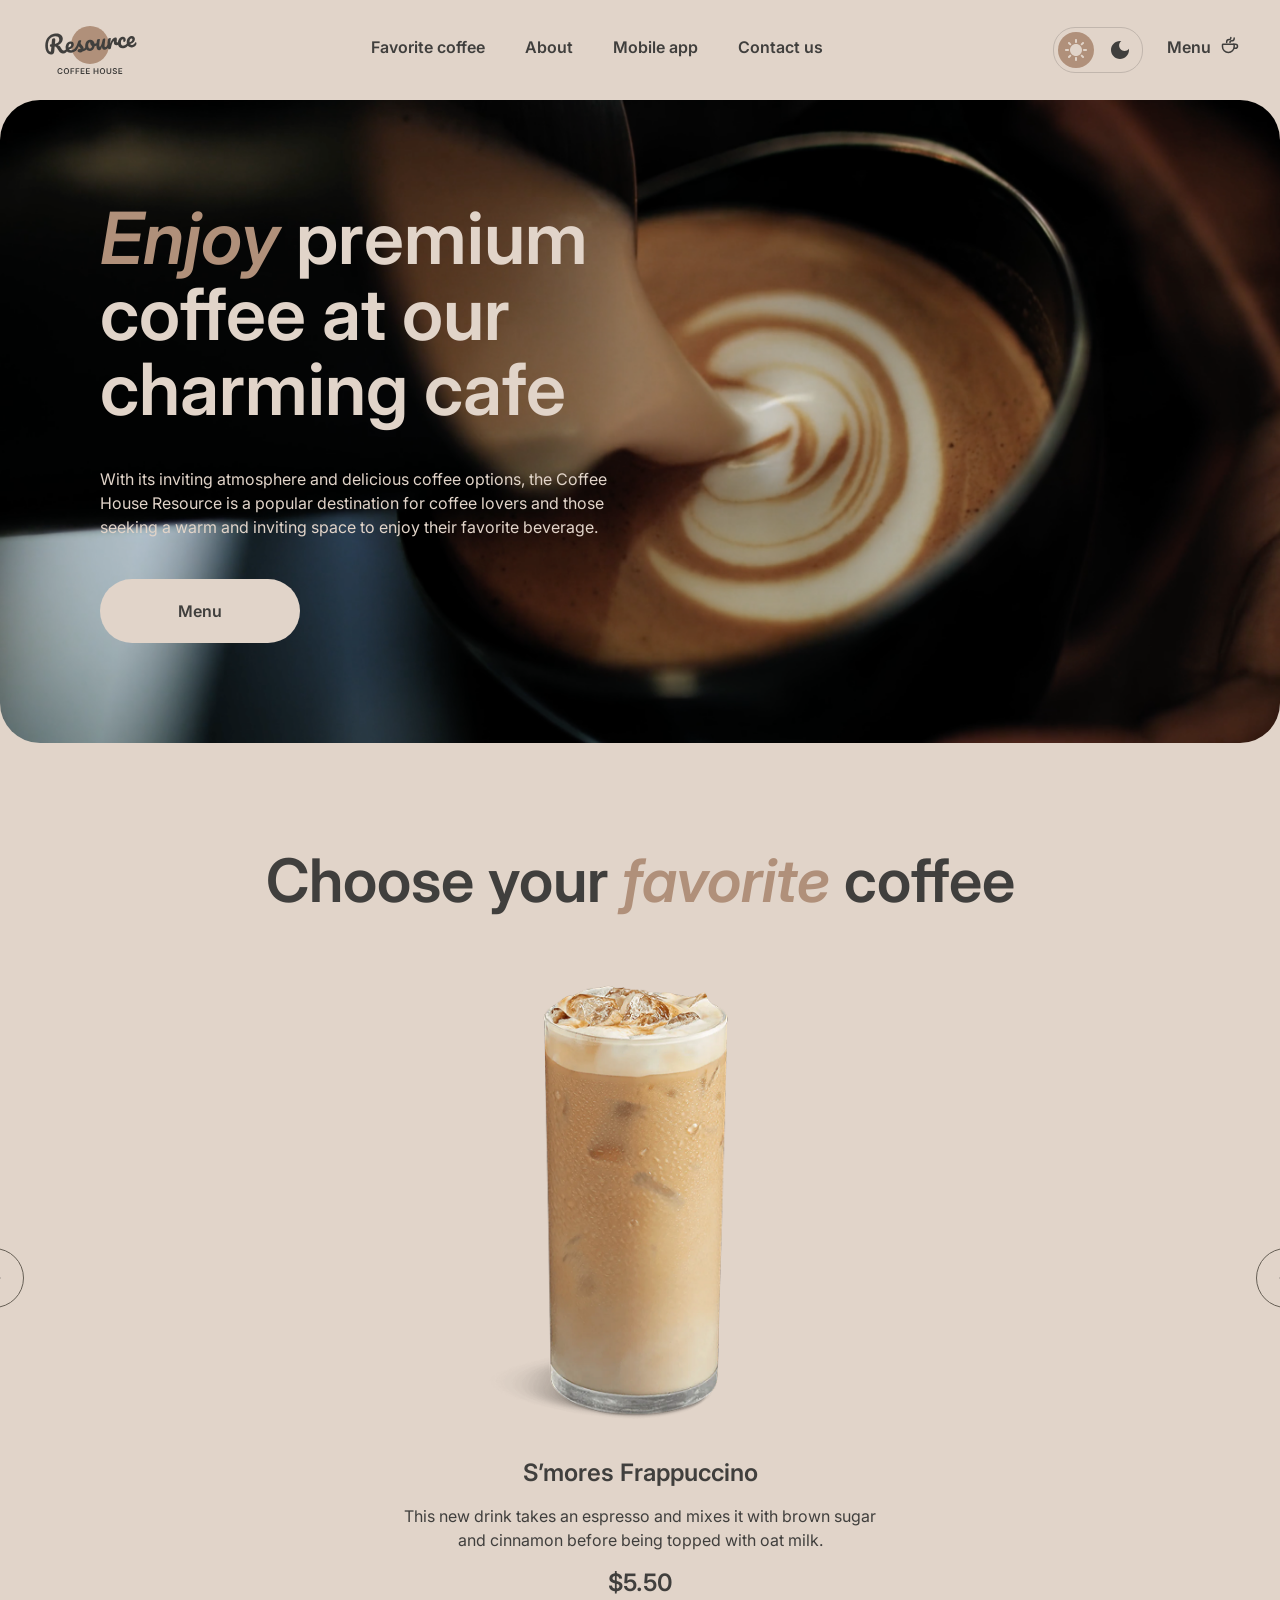
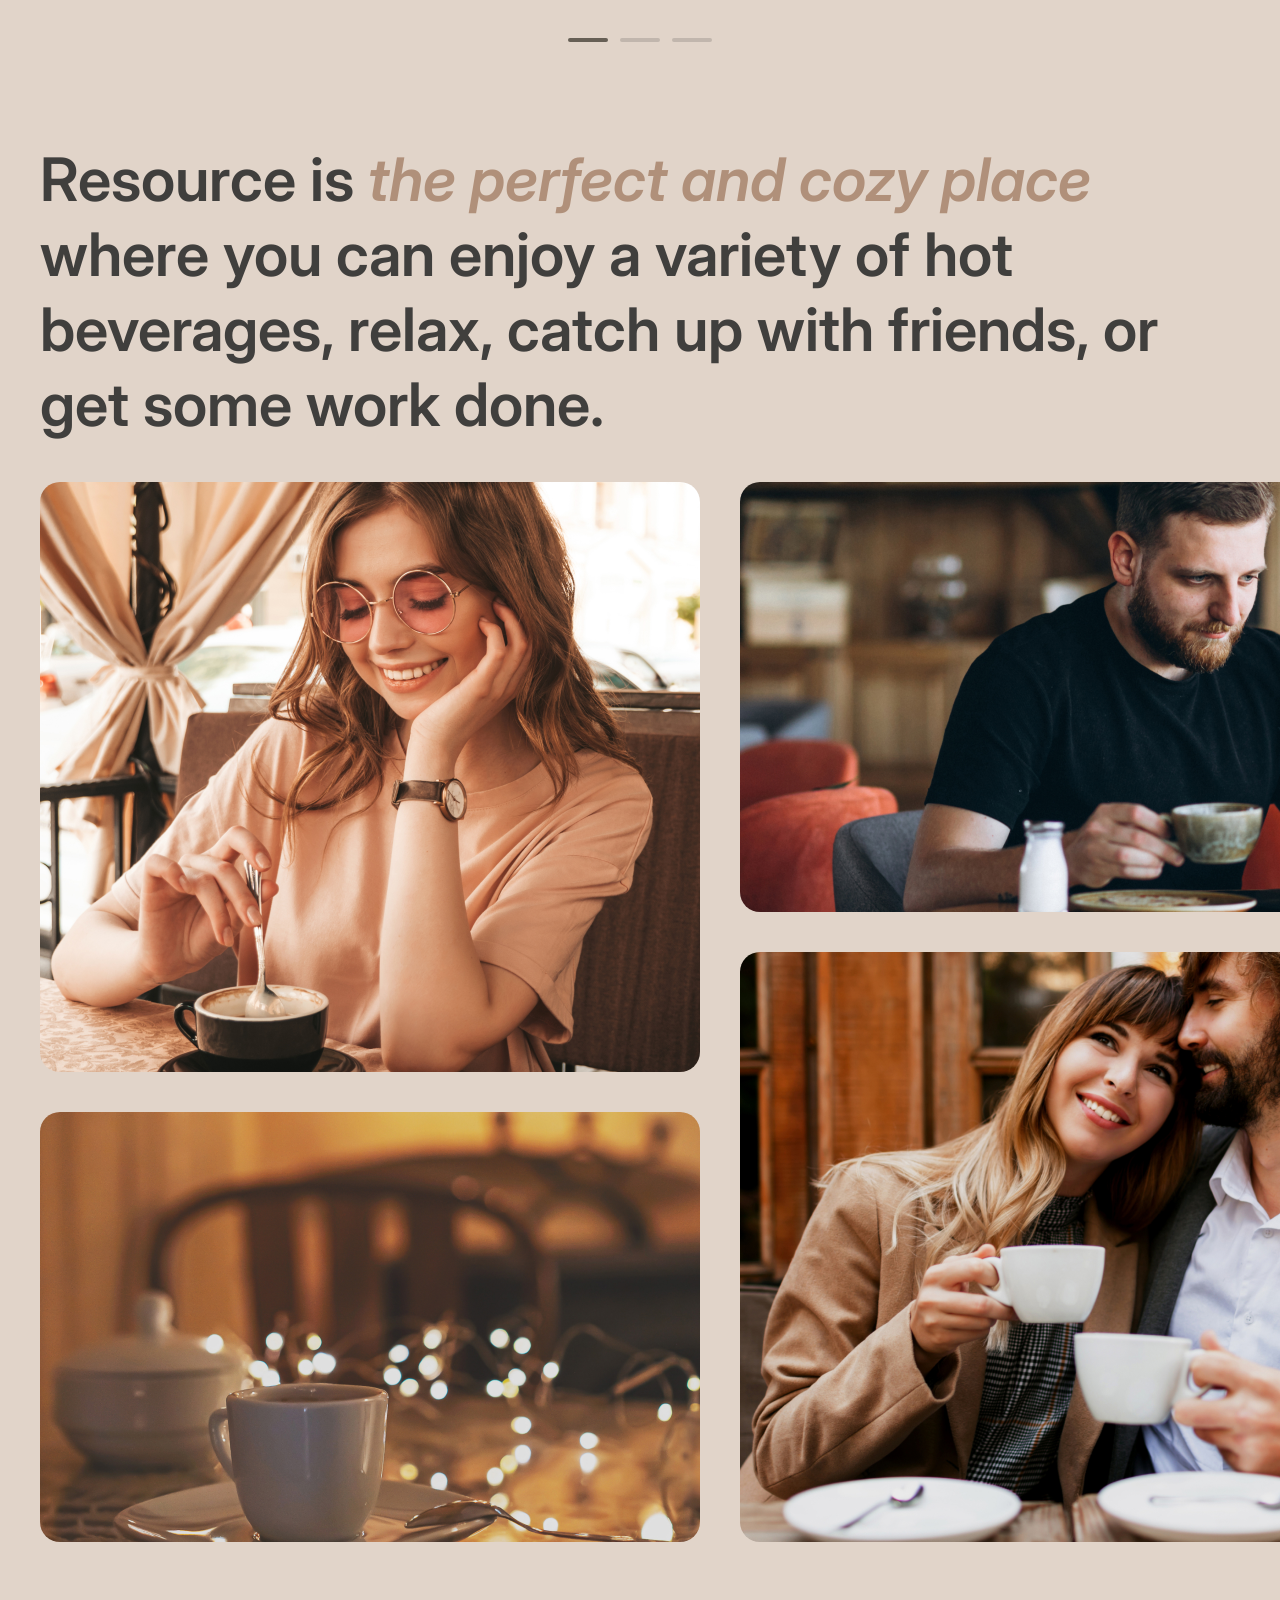
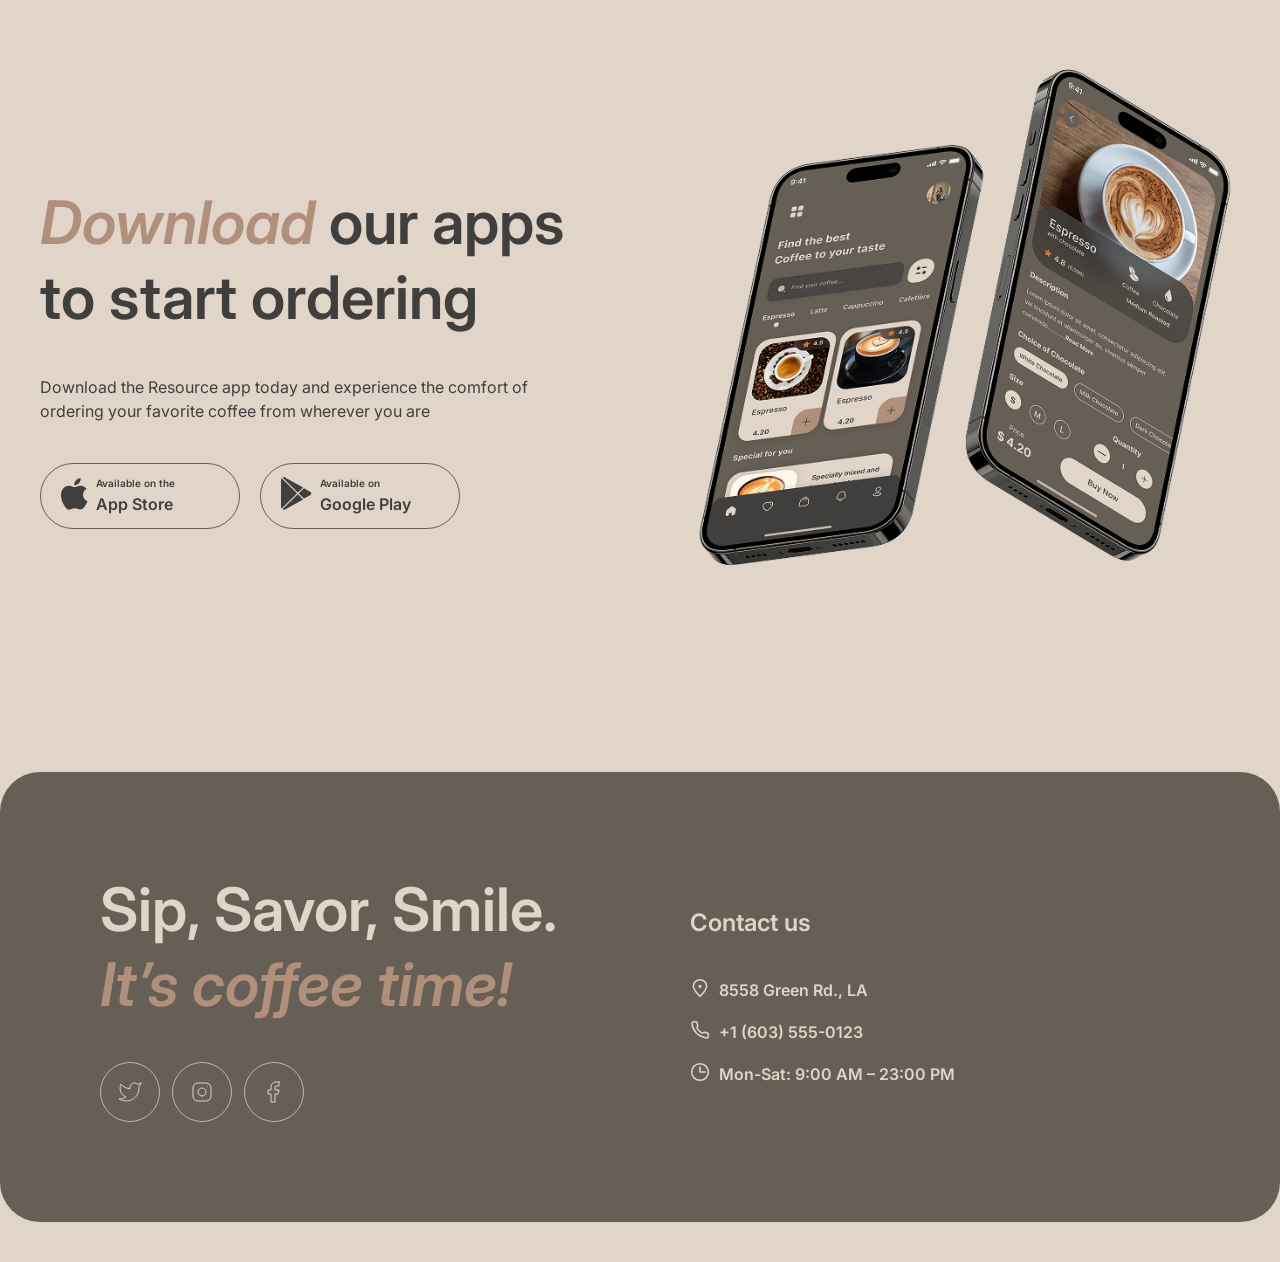
==== pages/home/index.html @ 7d4b702a "feat: add footer" ====
<!doctype html>
<html lang="en">
  <head>
    <meta charset="UTF-8" />
    <meta name="viewport" content="width=device-width, initial-scale=1.0" />
    <title>Coffee House</title>
    <link
      rel="icon"
      type="image/x-icon"
      href="../../assets/icons/coffee-cup.svg"
    />
    <link rel="stylesheet" href="../reset.css" />
    <link rel="stylesheet" href="./style.css" />
  </head>
  <body>
    <header class="header">
      <div class="wrapper">
        <div class="header-menu">
          <div class="logo">
            <a href="#"><img src="../../assets/icons/logo.svg" alt="logo" /></a>
          </div>
          <nav>
            <ul class="navigation">
              <li><a href="#favorite-coffee">Favorite coffee</a></li>
              <li><a href="#about">About</a></li>
              <li><a href="#mobile-app">Mobile app</a></li>
              <li><a href="">Contact us</a></li>
            </ul>
          </nav>
          <div class="header-actions">
            <div class="theme-switch">
              <div class="light">
                <svg
                  width="22"
                  height="22"
                  viewBox="0 0 22 22"
                  fill="none"
                  xmlns="http://www.w3.org/2000/svg"
                >
                  <path
                    d="M10 3V1C10 0.45 10.45 0 11 0C11.55 0 12 0.45 12 1V3C12 3.55 11.55 4 11 4C10.45 4 10 3.55 10 3ZM17.36 6.05L18.77 4.63C19.16 4.24 19.16 3.61 18.77 3.22C18.38 2.83 17.75 2.83 17.36 3.22L15.95 4.64C15.56 5.03 15.56 5.66 15.95 6.05C16.34 6.44 16.97 6.44 17.36 6.05ZM21 10H19C18.45 10 18 10.45 18 11C18 11.55 18.45 12 19 12H21C21.55 12 22 11.55 22 11C22 10.45 21.55 10 21 10ZM11 18C10.45 18 10 18.45 10 19V21C10 21.55 10.45 22 11 22C11.55 22 12 21.55 12 21V19C12 18.45 11.55 18 11 18ZM4.64 6.05L3.22 4.64C2.83 4.25 2.83 3.61 3.22 3.23C3.61 2.85 4.25 2.84 4.63 3.23L6.04 4.64C6.43 5.03 6.43 5.67 6.04 6.05C5.65 6.43 5.02 6.44 4.64 6.05ZM15.95 15.95C15.56 16.34 15.56 16.98 15.95 17.36L17.36 18.77C17.75 19.16 18.39 19.16 18.77 18.77C19.16 18.38 19.16 17.74 18.77 17.36L17.36 15.95C16.98 15.56 16.34 15.56 15.95 15.95ZM1 12H3C3.55 12 4 11.55 4 11C4 10.45 3.55 10 3 10H1C0.45 10 0 10.45 0 11C0 11.55 0.45 12 1 12ZM4.64 18.78L6.05 17.37C6.44 16.98 6.44 16.34 6.05 15.96C5.66 15.58 5.02 15.57 4.64 15.96L3.23 17.37C2.84 17.76 2.84 18.4 3.23 18.78C3.61 19.17 4.25 19.17 4.64 18.78ZM11 5C7.69 5 5 7.69 5 11C5 14.31 7.69 17 11 17C14.31 17 17 14.31 17 11C17 7.69 14.31 5 11 5Z"
                    fill="#E1D4C9"
                  />
                </svg>
              </div>
              <div class="dark">
                <svg
                  width="18"
                  height="18"
                  viewBox="0 0 18 18"
                  fill="none"
                  xmlns="http://www.w3.org/2000/svg"
                >
                  <path
                    d="M9 0C4.03 0 0 4.03 0 9C0 13.97 4.03 18 9 18C13.97 18 18 13.97 18 9C18 8.54 17.96 8.08 17.9 7.64C16.92 9.01 15.32 9.9 13.5 9.9C10.52 9.9 8.1 7.48 8.1 4.5C8.1 2.69 8.99 1.08 10.36 0.0999999C9.92 0.0399999 9.46 0 9 0Z"
                    fill="#403F3D"
                  />
                </svg>
              </div>
            </div>
            <div class="menu">
              <a href="../menu/index.html">
                <span>Menu</span>
                <img src="../../assets/icons/coffee-cup.svg" alt="coffee cup" />
              </a>
            </div>
          </div>
        </div>
        <div class="hero">
          <div class="hero-offer">
            <h1>
              <span class="accent">Enjoy</span> premium coffee at our charming
              cafe
            </h1>
            <p>
              With its inviting atmosphere and delicious coffee options, the
              Coffee House Resource is a popular destination for coffee lovers
              and those seeking a warm and inviting space to enjoy their
              favorite beverage.
            </p>
            <a href="../menu/index.html" class="menu-button">
              <span>Menu</span>
              <img src="../../assets/icons/coffee-cup.svg" alt="coffee cup" />
            </a>
          </div>
        </div>
      </div>
    </header>
    <main>
      <div class="wrapper">
        <section id="favorite-coffee" class="favorite-coffee">
          <h2>Choose your <span class="accent">favorite</span> coffee</h2>
          <div class="slider">
            <div class="arrow left">
              <svg
                width="24"
                height="24"
                viewBox="0 0 24 24"
                fill="none"
                xmlns="http://www.w3.org/2000/svg"
              >
                <path
                  d="M6 12H18.5M12.5 18L18.5 12L12.5 6"
                  stroke="#403F3D"
                  stroke-linecap="round"
                  stroke-linejoin="round"
                />
              </svg>
            </div>
            <div class="slide">
              <div class="card">
                <div class="card-image">
                  <img
                    src="../../assets/img/coffee-slider-1.png"
                    alt="coffee"
                  />
                </div>
                <div class="card-description">
                  <p class="coffee-name">S’mores Frappuccino</p>
                  <p class="coffee-description">
                    This new drink takes an espresso and mixes it with brown
                    sugar and cinnamon before being topped with oat milk.
                  </p>
                  <p class="coffee-price">$5.50</p>
                </div>
              </div>
            </div>
            <div class="arrow right">
              <svg
                width="24"
                height="24"
                viewBox="0 0 24 24"
                fill="none"
                xmlns="http://www.w3.org/2000/svg"
              >
                <path
                  d="M6 12H18.5M12.5 18L18.5 12L12.5 6"
                  stroke="#403F3D"
                  stroke-linecap="round"
                  stroke-linejoin="round"
                />
              </svg>
            </div>
          </div>
          <div class="controls">
            <span class="control active"></span>
            <span class="control"></span>
            <span class="control"></span>
          </div>
        </section>
        <section id="about" class="about">
          <h2>
            Resource is
            <span class="accent">the perfect and cozy place</span> where you can
            enjoy a variety of hot beverages, relax, catch up with friends, or
            get some work done.
          </h2>
          <div class="about-images">
            <div class="image image1"></div>
            <div class="image image2"></div>
            <div class="image image3"></div>
            <div class="image image4"></div>
          </div>
        </section>
        <section id="mobile-app" class="mobile-app">
          <div class="mobile-app-offer">
            <h2>
              <span class="accent">Download</span> our apps to start ordering
            </h2>
            <p class="mobile-app-text">
              Download the Resource app today and experience the comfort of
              ordering your favorite coffee from wherever you are
            </p>
            <div class="buttons">
              <div class="button app-store">
                <div class="button-icon">
                  <svg
                    width="27"
                    height="32"
                    viewBox="0 0 27 32"
                    fill="none"
                    xmlns="http://www.w3.org/2000/svg"
                  >
                    <path
                      d="M22.0578 16.8306C22.021 12.8323 25.4156 10.8871 25.5708 10.7966C23.6483 8.06361 20.6684 7.69021 19.6213 7.66043C17.1185 7.40364 14.6909 9.12057 13.4159 9.12057C12.1156 9.12057 10.1523 7.68524 8.03638 7.72742C5.31352 7.76836 2.76624 9.30541 1.36919 11.6922C-1.51399 16.5589 0.636305 23.7107 3.39861 27.6446C4.7804 29.5711 6.39503 31.7223 8.50843 31.6466C10.576 31.5635 11.3483 30.3614 13.8435 30.3614C16.3157 30.3614 17.0409 31.6466 19.1963 31.5982C21.4153 31.5635 22.8124 29.6629 24.1458 27.719C25.7426 25.5108 26.3839 23.3361 26.4093 23.2245C26.3572 23.2071 22.0998 21.6229 22.0578 16.8306Z"
                      fill="#403F3D"
                    />
                    <path
                      d="M17.9863 5.07263C19.0983 3.71671 19.8592 1.872 19.648 0C18.0384 0.0694711 16.0256 1.08549 14.8664 2.41164C13.8409 3.58025 12.9248 5.49566 13.1615 7.29695C14.9695 7.42845 16.8259 6.40747 17.9863 5.07263Z"
                      fill="#403F3D"
                    />
                  </svg>
                </div>
                <div class="button-text">
                  <p class="text-top">Available on the</p>
                  <p class="text-bottom">App Store</p>
                </div>
              </div>
              <div class="button google-play">
                <div class="button-icon">
                  <svg
                    width="31"
                    height="33"
                    viewBox="0 0 31 33"
                    fill="none"
                    xmlns="http://www.w3.org/2000/svg"
                  >
                    <path
                      d="M0.572202 1.40304C0.209755 1.77297 0 2.34891 0 3.09478V29.6995C0 30.4453 0.209755 31.0213 0.572202 31.3912L0.661658 31.4724L15.9523 16.5701V16.2182L0.661658 1.31582L0.572202 1.40304Z"
                      fill="#403F3D"
                    />
                    <path
                      d="M22.894 21.54L17.8027 16.57V16.2181L22.9001 11.2482L23.0143 11.3128L29.0509 14.6617C30.7737 15.6121 30.7737 17.176 29.0509 18.1324L23.0143 21.4753L22.894 21.54Z"
                      fill="#403F3D"
                    />
                    <path
                      d="M22.0897 22.4008L16.8781 17.3195L1.49805 32.3166C2.07025 32.9031 3.00336 32.9738 4.06448 32.3873L22.0897 22.4008Z"
                      fill="#403F3D"
                    />
                    <path
                      d="M22.0897 10.3875L4.06448 0.400985C3.00336 -0.17947 2.07025 -0.108795 1.49805 0.477675L16.8781 15.4688L22.0897 10.3875Z"
                      fill="#403F3D"
                    />
                  </svg>
                </div>
                <div class="button-text">
                  <p class="text-top">Available on</p>
                  <p class="text-bottom">Google Play</p>
                </div>
              </div>
            </div>
          </div>
          <div class="mobile-screens">
            <img
              src="../../assets/img/mobile-screens.png"
              alt="mobile screens"
            />
          </div>
        </section>
      </div>
    </main>
    <footer id="footer" class="footer">
      <div class="wrapper">
        <div class="footer-container">
          <div class="footer-offer">
            <h2>
              Sip, Savor, Smile. <span class="accent">It’s coffee time!</span>
            </h2>
            <div class="socials">
              <div class="socials-button">
                <svg
                  xmlns="http://www.w3.org/2000/svg"
                  width="24"
                  height="24"
                  viewBox="0 0 24 24"
                  fill="none"
                >
                  <path
                    d="M23 3.01006C23 3.01006 20.9821 4.20217 19.86 4.54006C19.2577 3.84757 18.4573 3.35675 17.567 3.13398C16.6767 2.91122 15.7395 2.96725 14.8821 3.29451C14.0247 3.62177 13.2884 4.20446 12.773 4.96377C12.2575 5.72309 11.9877 6.62239 12 7.54006V8.54006C10.2426 8.58562 8.50127 8.19587 6.93101 7.4055C5.36074 6.61513 4.01032 5.44869 3 4.01006C3 4.01006 -1 13.0101 8 17.0101C5.94053 18.408 3.48716 19.109 1 19.0101C10 24.0101 21 19.0101 21 7.51006C20.9991 7.23151 20.9723 6.95365 20.92 6.68006C21.9406 5.67355 23 3.01006 23 3.01006Z"
                    stroke="#E1D4C9"
                    stroke-linecap="round"
                    stroke-linejoin="round"
                  />
                </svg>
              </div>
              <div class="socials-button">
                <svg
                  xmlns="http://www.w3.org/2000/svg"
                  width="24"
                  height="24"
                  viewBox="0 0 24 24"
                  fill="none"
                >
                  <path
                    d="M12 16C14.2091 16 16 14.2091 16 12C16 9.79086 14.2091 8 12 8C9.79086 8 8 9.79086 8 12C8 14.2091 9.79086 16 12 16Z"
                    stroke="#E1D4C9"
                    stroke-linecap="round"
                    stroke-linejoin="round"
                  />
                  <path
                    d="M3 16V8C3 5.23858 5.23858 3 8 3H16C18.7614 3 21 5.23858 21 8V16C21 18.7614 18.7614 21 16 21H8C5.23858 21 3 18.7614 3 16Z"
                    stroke="#E1D4C9"
                  />
                  <path
                    d="M17.5 6.51L17.51 6.49889"
                    stroke="#E1D4C9"
                    stroke-linecap="round"
                    stroke-linejoin="round"
                  />
                </svg>
              </div>
              <div class="socials-button">
                <svg
                  xmlns="http://www.w3.org/2000/svg"
                  width="24"
                  height="24"
                  viewBox="0 0 24 24"
                  fill="none"
                >
                  <path
                    d="M17 2H14C12.6739 2 11.4021 2.52678 10.4645 3.46447C9.52678 4.40215 9 5.67392 9 7V10H6V14H9V22H13V14H16L17 10H13V7C13 6.73478 13.1054 6.48043 13.2929 6.29289C13.4804 6.10536 13.7348 6 14 6H17V2Z"
                    stroke="#E1D4C9"
                    stroke-linecap="round"
                    stroke-linejoin="round"
                  />
                </svg>
              </div>
            </div>
          </div>
          <div class="contacts-info">
            <h3>Contact us</h3>
            <div class="contacts">
              <a
                href="https://www.google.com/maps/@30.1657391,-90.8861452,17z"
                target="_blank"
                class="adress"
              >
                <img src="../../assets/icons/pin-alt.svg" alt="pin" />
                <span>8558 Green Rd., LA</span>
              </a>
              <a href="tel:+16035550123" class="phone">
                <img src="../../assets/icons/phone.svg" alt="phone" />
                <span>+1 (603) 555-0123</span>
              </a>
              <p class="schedule">
                <img src="../../assets/icons/clock.svg" alt="clock" />
                <span>Mon-Sat: 9:00 AM – 23:00 PM</span>
              </p>
            </div>
          </div>
        </div>
      </div>
    </footer>
  </body>
</html>
---- pages/home/style.css ----
@import url("https://fonts.googleapis.com/css2?family=Inter:ital,opsz,wght@0,14..32,100..900;1,14..32,100..900&display=swap");

html {
  box-sizing: border-box;
  scroll-behavior: smooth;
}

body {
  background: #e1d4c9;
}

.wrapper {
  margin: 0 auto;
  max-width: 1440px;
}

.header {
  margin-bottom: 100px;
}

.logo {
  width: 100px;
}

.header-menu {
  margin: 20px 40px;
  height: 60px;
  display: flex;
  justify-content: space-between;
  align-items: center;
}

.navigation {
  display: flex;
  gap: 40px;
  list-style: none;
  padding: 0;
}

.navigation a {
  font-family: "Inter", sans-serif;
  font-size: 16px;
  font-style: normal;
  font-weight: 600;
  line-height: 150%;
  color: #403f3d;
  text-decoration: none;
}

.navigation a:after {
  display: block;
  content: "";
  border-bottom: solid 2px #403f3d;
  transform: scaleX(0);
  transition: transform 0.5s;
  padding-top: 4px;
}

.navigation a:hover:after {
  transform: scaleX(1);
}

.header-actions {
  display: flex;
  gap: 24px;
  align-items: center;
}

.theme-switch {
  display: flex;
  gap: 8px;
  align-items: center;
  border: solid 1px #c1b6ad;
  border-radius: 22px;
  padding: 4px;
}

.theme-switch:hover .dark {
  background: #665f55;
  transition: 0.5s;
}

.theme-switch:hover .dark svg path {
  fill: #e1d4c9;
  transition: 0.5s;
}

.light {
  background: #b0907a;
}

.light,
.dark {
  display: flex;
  align-items: center;
  justify-content: center;
  height: 36px;
  width: 36px;
  border-radius: 100%;
}

.menu a {
  font-family: "Inter", sans-serif;
  font-size: 16px;
  font-style: normal;
  font-weight: 600;
  line-height: 150%;
  color: #403f3d;
  text-decoration: none;
}

.menu a span {
  margin-right: 5px;
}

.menu a:after {
  display: block;
  content: "";
  border-bottom: solid 2px #403f3d;
  transform: scaleX(0);
  transition: transform 0.5s;
  padding-top: 4px;
}

.menu a:hover:after {
  transform: scaleX(1);
}

.hero {
  max-width: 1360px;
  padding: 100px;
  margin: 0 auto;
  border-radius: 40px;
  background: no-repeat center/100% url(../../assets/img/img-hero.png);
}

.hero-offer {
  display: flex;
  width: 530px;
  flex-direction: column;
  justify-content: center;
  align-items: flex-start;
  gap: 40px;
}

h1 {
  font-family: "Inter", sans-serif;
  font-size: 72px;
  font-style: normal;
  font-weight: 600;
  line-height: 105%;
  color: #e1d4c9;
  margin: 0;
}

.accent {
  color: #b0907a;
  font-style: italic;
}

.hero-offer p {
  color: #e1d4c9;
  font-family: "Inter", sans-serif;
  font-size: 16px;
  font-style: normal;
  font-weight: 400;
  line-height: 150%;
  margin: 0;
}

.menu-button {
  display: flex;
  width: 200px;
  padding: 20px 78px;
  justify-content: center;
  align-items: center;
  gap: 8px;
  border-radius: 100px;
  background: #e1d4c9;
  color: #403f3d;
  text-align: center;
  font-family: "Inter", sans-serif;
  font-size: 16px;
  font-style: normal;
  font-weight: 600;
  line-height: 150%;
  text-decoration: none;
}

.menu-button img {
  opacity: 0;
  transition: 0.5s;
}

.menu-button span {
  transform: translateX(14px);
  transition: 0.5s;
}

.menu-button:hover img {
  opacity: 1;
}

.menu-button:hover span {
  transform: translateX(0);
}

.favorite-coffee {
  display: flex;
  flex-direction: column;
  align-items: center;
  gap: 40px;
  margin-bottom: 100px;
}

h2 {
  font-family: "Inter", sans-serif;
  font-size: 60px;
  font-style: normal;
  font-weight: 600;
  line-height: 125%;
  color: #403f3d;
  margin: 0;
}

.slider {
  display: flex;
  align-items: center;
  justify-content: space-between;
}

.slide {
  display: flex;
  width: 1152px;
  min-width: 480px;
  max-width: 1162px;
  flex-direction: column;
  align-items: center;
  margin: 0 40px;
}

.card {
  display: flex;
  width: 480px;
  flex-direction: column;
  align-items: center;
  gap: 20px;
}

.card-image {
  width: 480px;
  height: 480px;
}

.card-description {
  display: flex;
  flex-direction: column;
  gap: 16px;
  color: #403f3d;
  text-align: center;
  font-family: "Inter", sans-serif;
  font-style: normal;
}

.coffee-name {
  font-size: 24px;
  font-weight: 600;
  line-height: 125%;
}

.coffee-description {
  font-size: 16px;
  font-weight: 400;
  line-height: 150%;
}

.coffee-price {
  font-size: 24px;
  font-weight: 600;
  line-height: 125%;
}

.controls {
  line-height: 0;
  display: flex;
  gap: 12px;
}

.control {
  display: inline-block;
  width: 40px;
  height: 4px;
  border-radius: 100px;
  background: #c1b6ad;
  content: "";
}

.active {
  background: #665f55;
}

.arrow {
  display: flex;
  width: 60px;
  height: 60px;
  justify-content: center;
  align-items: center;
  flex-shrink: 0;
  border-radius: 100px;
  border: 1px solid #665f55;
  transition: 0.5s;
}

.arrow.left {
  transform: scaleX(-1);
}

.arrow:hover {
  background: #665f55;
}

.arrow:hover svg path {
  stroke: #e1d4c9;
}

.about {
  padding: 0 40px;
  margin-bottom: 100px;
  display: flex;
  flex-direction: column;
  gap: 40px;
}

.about-images {
  display: flex;
  flex-direction: column;
  flex-wrap: wrap;
  gap: 40px;
  height: 1060px;
}

.image {
  width: 660px;
  border-radius: 20px;
  transition: 0.5s;
}

.image1,
.image4 {
  height: 590px;
}

.image2,
.image3 {
  height: 430px;
}

.image1 {
  background: no-repeat center/110% url(../../assets/img/about-1.png);
}

.image1:hover {
  background: no-repeat center/100% url(../../assets/img/about-1.png);
}

.image2 {
  background: no-repeat center/110% url(../../assets/img/about-2.png);
}

.image2:hover {
  background: no-repeat center/100% url(../../assets/img/about-2.png);
}

.image3 {
  background: no-repeat center/110% url(../../assets/img/about-3.png);
}

.image3:hover {
  background: no-repeat center/100% url(../../assets/img/about-3.png);
}

.image4 {
  background: no-repeat center/110% url(../../assets/img/about-4.png);
}

.image4:hover {
  background: no-repeat center/100% url(../../assets/img/about-4.png);
}

.mobile-app {
  display: flex;
  align-items: center;
  gap: 100px;
  padding: 0 40px;
  margin-bottom: 100px;
}

.mobile-app-offer {
  display: flex;
  flex-direction: column;
  align-items: flex-start;
  gap: 40px;
  width: 630px;
}

.mobile-screens {
  width: 630px;
  height: 630px;
}

.buttons {
  display: flex;
  align-items: flex-start;
  gap: 20px;
}

.button {
  display: flex;
  width: 200px;
  padding: 12px 20px;
  align-items: center;
  gap: 8px;
  border-radius: 100px;
  border: 1px solid #665f55;
  transition: 0.5s;
}

.button-text {
  display: flex;
  flex-direction: column;
  align-items: flex-start;
  gap: 2px;
}

.text-top {
  color: #403f3d;
  text-align: center;
  font-family: "Inter", sans-serif;
  font-size: 10px;
  font-style: normal;
  font-weight: 600;
  line-height: 140%;
  margin: 0;
}

.text-bottom {
  color: #403f3d;
  font-family: "Inter", sans-serif;
  font-size: 16px;
  font-style: normal;
  font-weight: 600;
  line-height: 150%;
  margin: 0;
}

.mobile-app-text {
  color: #403f3d;
  font-family: "Inter", sans-serif;
  font-size: 16px;
  font-style: normal;
  font-weight: 400;
  line-height: 150%;
  margin: 0;
}

.button:hover {
  background: #665f55;
}

.button:hover p {
  color: #e1d4c9;
}

.button:hover svg path {
  fill: #e1d4c9;
}

.footer-container {
  display: flex;
  max-width: 1360px;
  margin: 0 auto 40px;
  padding: 100px;
  justify-content: center;
  align-items: center;
  gap: 100px;
  border-radius: 40px;
  background: #665f55;
}

.footer-offer,
.contacts-info {
  display: flex;
  flex-direction: column;
  justify-content: center;
  align-items: flex-start;
  gap: 40px;
  width: 530px;
}

.footer-offer h2 {
  color: #e1d4c9;
}

.socials {
  display: flex;
  align-items: center;
  gap: 12px;
}

.socials-button {
  display: flex;
  width: 60px;
  height: 60px;
  justify-content: center;
  align-items: center;
  border-radius: 100px;
  border: 1px solid #c1b6ad;
  transition: 0.5s;
}

.socials-button:hover {
  background: #e1d4c9;
}

.socials-button:hover svg path {
  stroke: #403f3d;
}

.contacts-info {
  display: flex;
  flex-direction: column;
  justify-content: center;
  align-items: flex-start;
  gap: 40px;
}

.contacts-info h3 {
  color: #e1d4c9;
  font-family: "Inter", sans-serif;
  font-size: 24px;
  font-style: normal;
  font-weight: 600;
  line-height: 125%;
  margin: 0;
}

.contacts {
  display: flex;
  flex-direction: column;
  justify-content: center;
  align-items: flex-start;
  gap: 12px;
}

.contacts a img {
  margin-right: 5px;
}

.contacts p img {
  margin-right: 5px;
}

.adress,
.phone,
.schedule {
  text-decoration: none;
  color: #e1d4c9;
  font-family: "Inter", sans-serif;
  font-size: 16px;
  font-style: normal;
  font-weight: 600;
  line-height: 150%;
  margin: 0;
}

.phone:after,
.adress:after {
  display: block;
  content: "";
  border-bottom: solid 2px #e1d4c9;
  transform: scaleX(0);
  transition: transform 0.5s;
  padding-top: 4px;
}

.phone:hover:after,
.adress:hover:after {
  transform: scaleX(1);
}
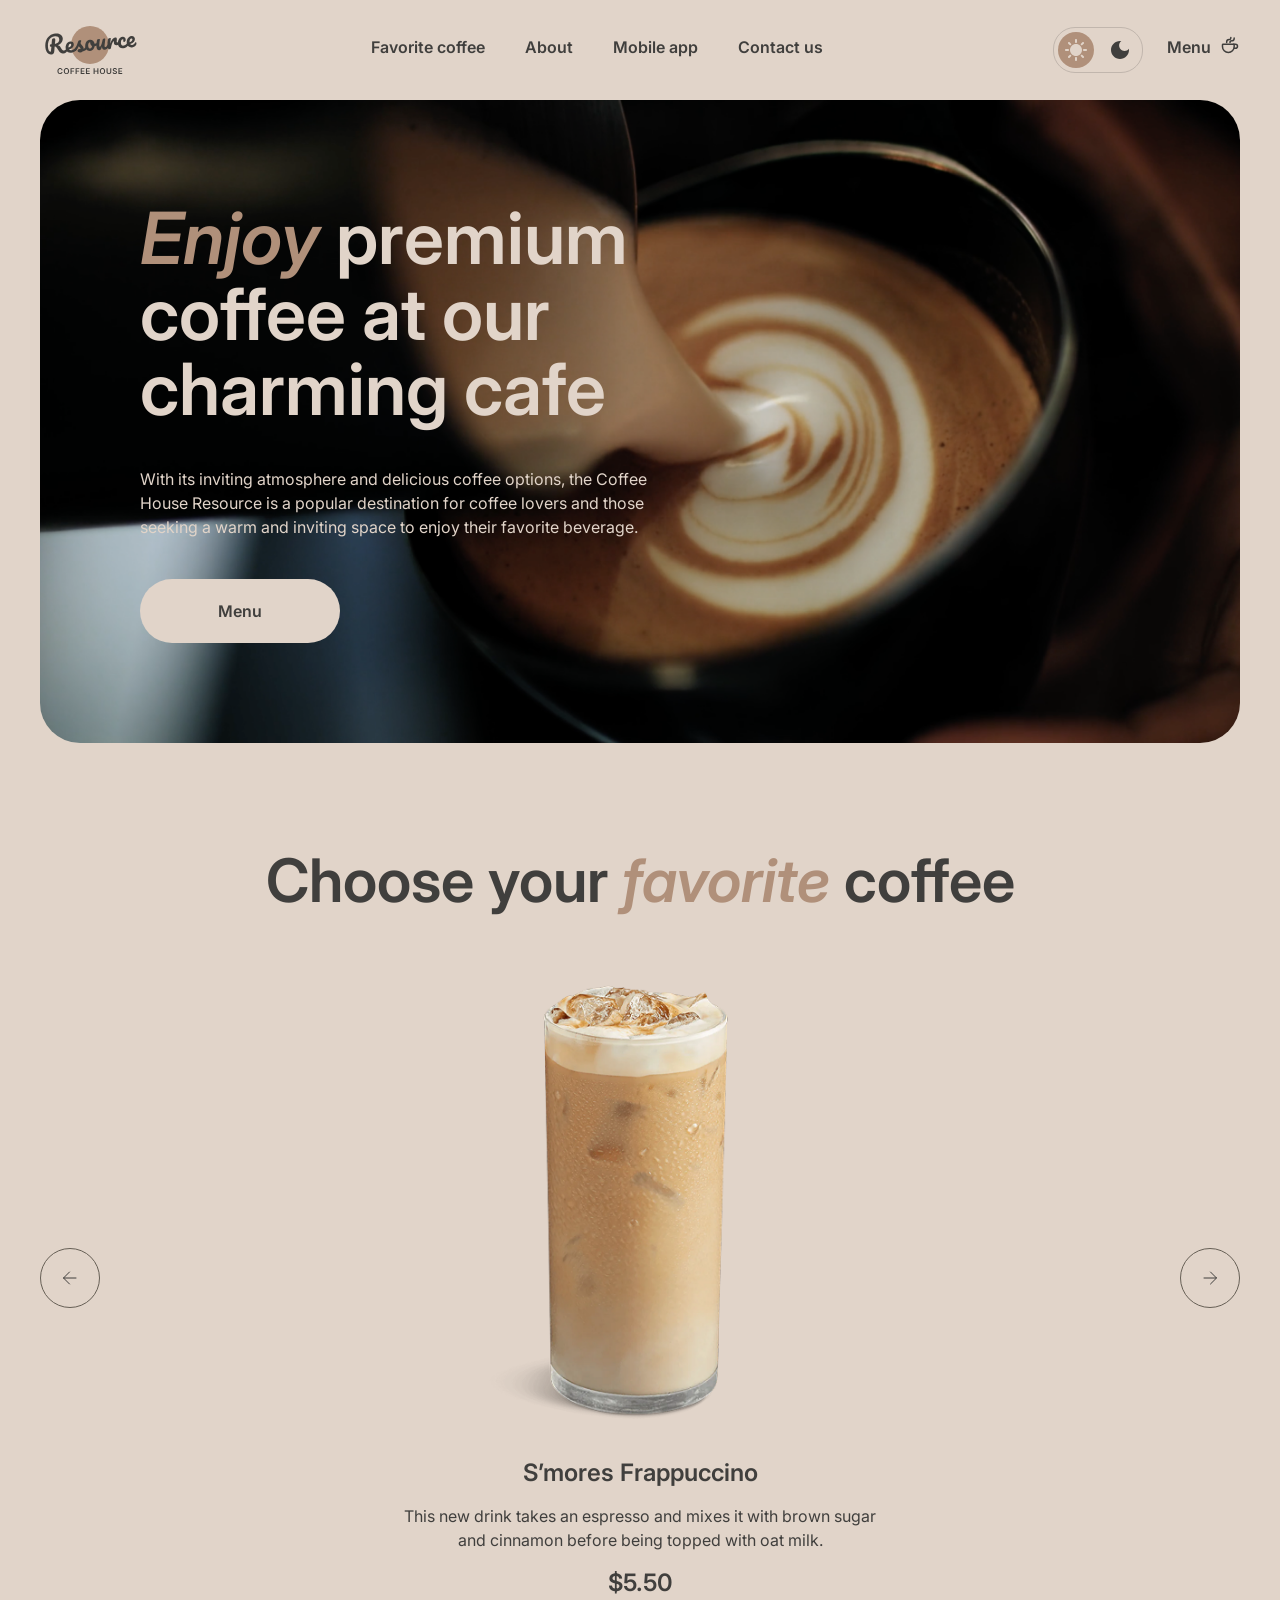
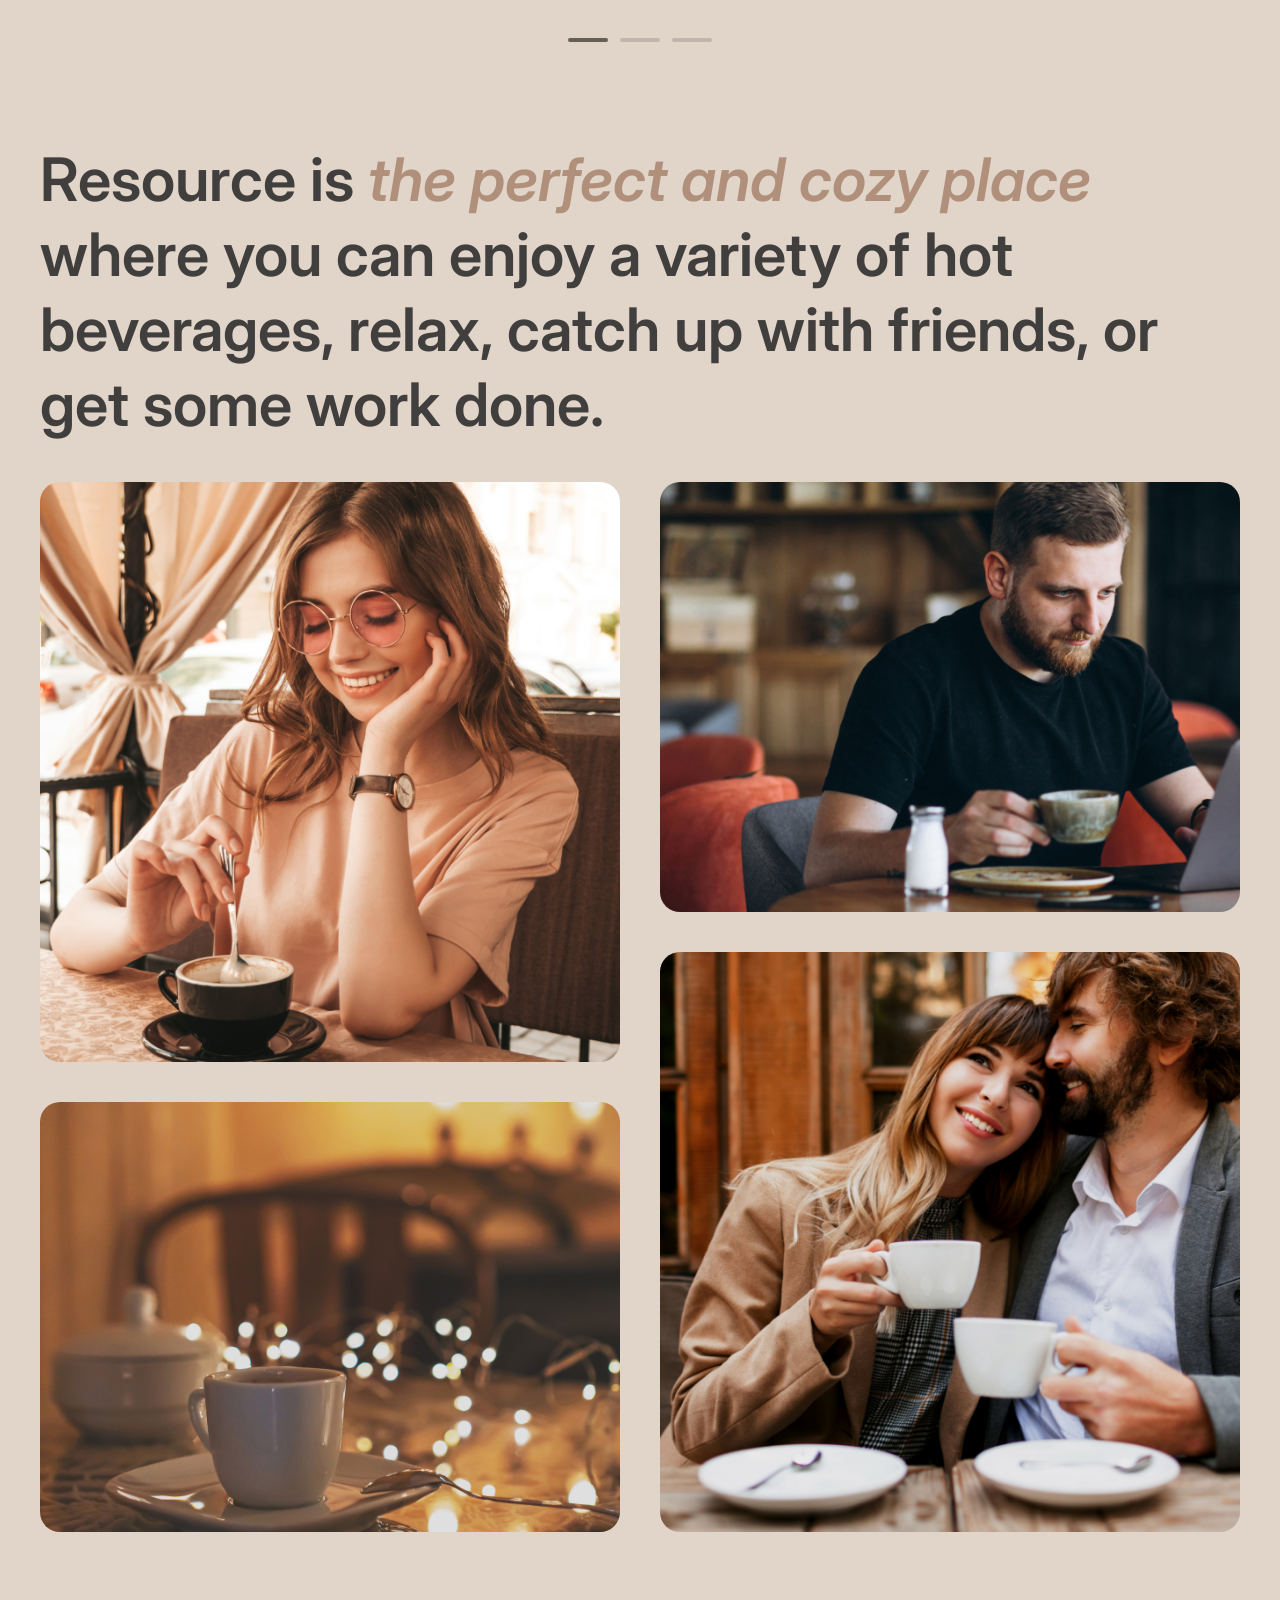
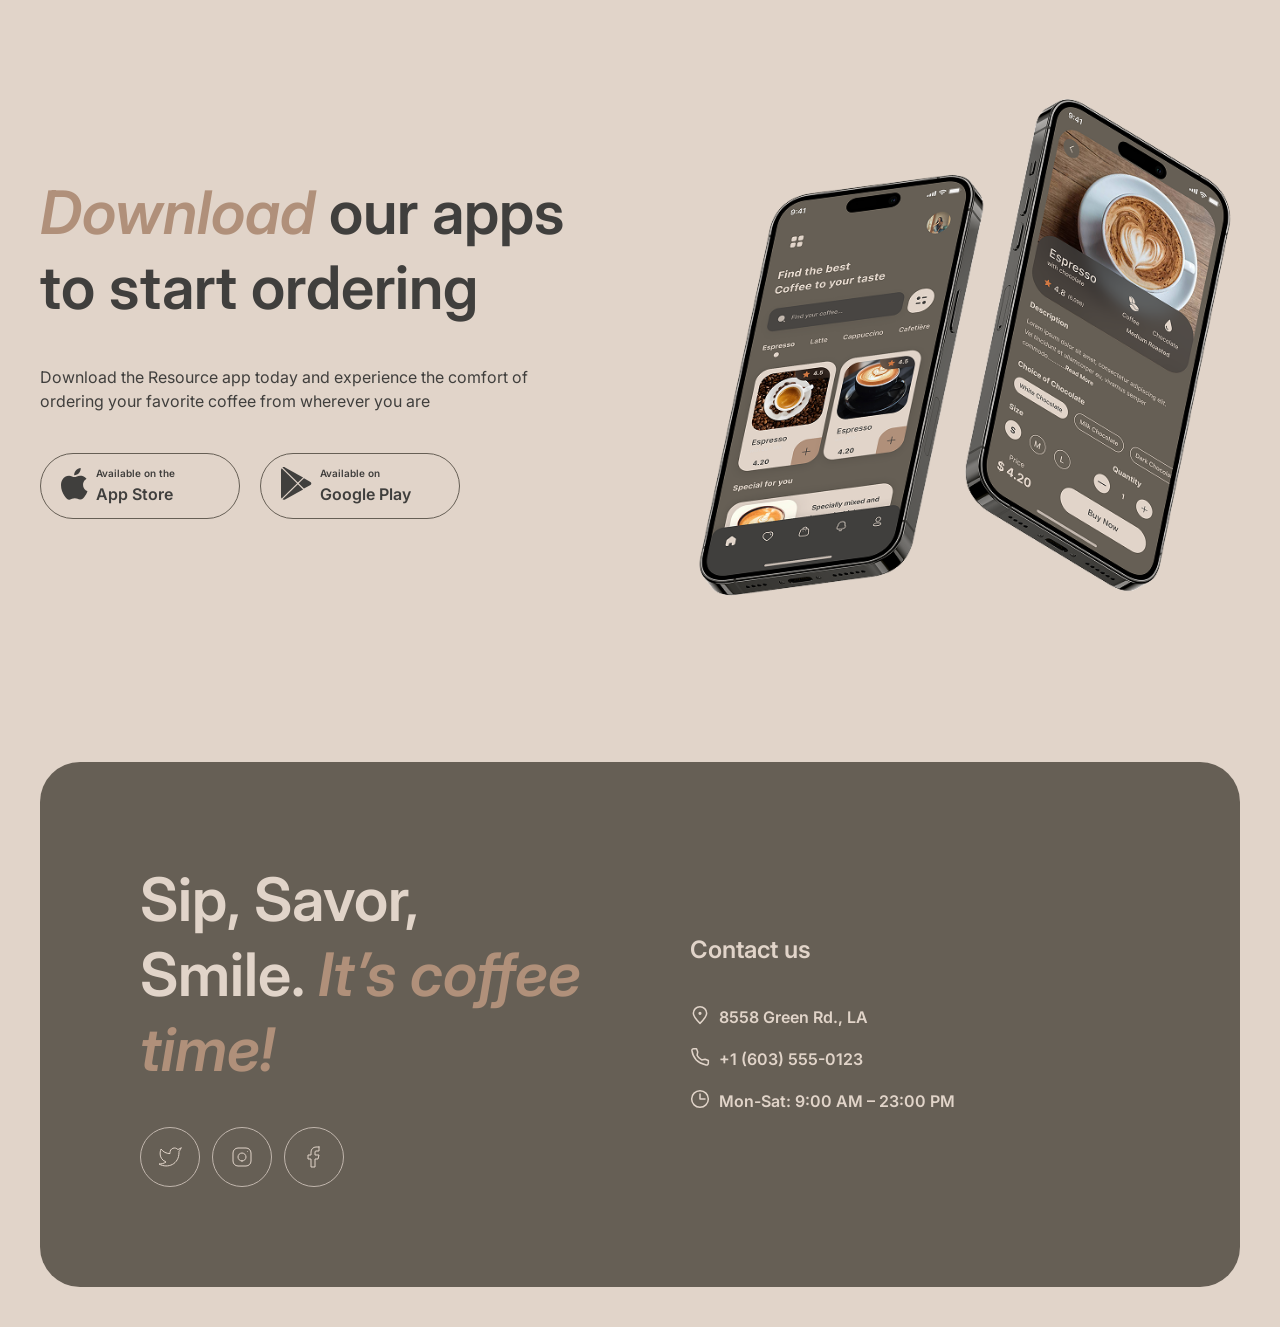
==== commit a5be165c: "feat: add adaptive to main page" ====
--- a/pages/home/index.html
+++ b/pages/home/index.html
@@ -1,60 +1,38 @@
 <!doctype html>
 <html lang="en">
   <head>
-    <meta charset="UTF-8" />
-    <meta name="viewport" content="width=device-width, initial-scale=1.0" />
+    <meta charset="UTF-8">
+    <meta name="viewport" content="width=device-width, initial-scale=1.0">
     <title>Coffee House</title>
-    <link
-      rel="icon"
-      type="image/x-icon"
-      href="../../assets/icons/coffee-cup.svg"
-    />
-    <link rel="stylesheet" href="../reset.css" />
-    <link rel="stylesheet" href="./style.css" />
+    <link rel="icon" type="image/x-icon" href="../../assets/icons/coffee-cup.svg">
+    <link rel="stylesheet" href="../reset.css">
+    <link rel="stylesheet" href="./style.css">
   </head>
   <body>
     <header class="header">
       <div class="wrapper">
         <div class="header-menu">
           <div class="logo">
-            <a href="#"><img src="../../assets/icons/logo.svg" alt="logo" /></a>
+            <a href="#"><img src="../../assets/icons/logo.svg" alt="logo"></a>
           </div>
           <nav>
             <ul class="navigation">
               <li><a href="#favorite-coffee">Favorite coffee</a></li>
               <li><a href="#about">About</a></li>
               <li><a href="#mobile-app">Mobile app</a></li>
-              <li><a href="">Contact us</a></li>
+              <li><a href="#footer">Contact us</a></li>
             </ul>
           </nav>
           <div class="header-actions">
             <div class="theme-switch">
               <div class="light">
-                <svg
-                  width="22"
-                  height="22"
-                  viewBox="0 0 22 22"
-                  fill="none"
-                  xmlns="http://www.w3.org/2000/svg"
-                >
-                  <path
-                    d="M10 3V1C10 0.45 10.45 0 11 0C11.55 0 12 0.45 12 1V3C12 3.55 11.55 4 11 4C10.45 4 10 3.55 10 3ZM17.36 6.05L18.77 4.63C19.16 4.24 19.16 3.61 18.77 3.22C18.38 2.83 17.75 2.83 17.36 3.22L15.95 4.64C15.56 5.03 15.56 5.66 15.95 6.05C16.34 6.44 16.97 6.44 17.36 6.05ZM21 10H19C18.45 10 18 10.45 18 11C18 11.55 18.45 12 19 12H21C21.55 12 22 11.55 22 11C22 10.45 21.55 10 21 10ZM11 18C10.45 18 10 18.45 10 19V21C10 21.55 10.45 22 11 22C11.55 22 12 21.55 12 21V19C12 18.45 11.55 18 11 18ZM4.64 6.05L3.22 4.64C2.83 4.25 2.83 3.61 3.22 3.23C3.61 2.85 4.25 2.84 4.63 3.23L6.04 4.64C6.43 5.03 6.43 5.67 6.04 6.05C5.65 6.43 5.02 6.44 4.64 6.05ZM15.95 15.95C15.56 16.34 15.56 16.98 15.95 17.36L17.36 18.77C17.75 19.16 18.39 19.16 18.77 18.77C19.16 18.38 19.16 17.74 18.77 17.36L17.36 15.95C16.98 15.56 16.34 15.56 15.95 15.95ZM1 12H3C3.55 12 4 11.55 4 11C4 10.45 3.55 10 3 10H1C0.45 10 0 10.45 0 11C0 11.55 0.45 12 1 12ZM4.64 18.78L6.05 17.37C6.44 16.98 6.44 16.34 6.05 15.96C5.66 15.58 5.02 15.57 4.64 15.96L3.23 17.37C2.84 17.76 2.84 18.4 3.23 18.78C3.61 19.17 4.25 19.17 4.64 18.78ZM11 5C7.69 5 5 7.69 5 11C5 14.31 7.69 17 11 17C14.31 17 17 14.31 17 11C17 7.69 14.31 5 11 5Z"
-                    fill="#E1D4C9"
-                  />
+                <svg width="22" height="22" viewBox="0 0 22 22" fill="none" xmlns="http://www.w3.org/2000/svg">
+                  <path d="M10 3V1C10 0.45 10.45 0 11 0C11.55 0 12 0.45 12 1V3C12 3.55 11.55 4 11 4C10.45 4 10 3.55 10 3ZM17.36 6.05L18.77 4.63C19.16 4.24 19.16 3.61 18.77 3.22C18.38 2.83 17.75 2.83 17.36 3.22L15.95 4.64C15.56 5.03 15.56 5.66 15.95 6.05C16.34 6.44 16.97 6.44 17.36 6.05ZM21 10H19C18.45 10 18 10.45 18 11C18 11.55 18.45 12 19 12H21C21.55 12 22 11.55 22 11C22 10.45 21.55 10 21 10ZM11 18C10.45 18 10 18.45 10 19V21C10 21.55 10.45 22 11 22C11.55 22 12 21.55 12 21V19C12 18.45 11.55 18 11 18ZM4.64 6.05L3.22 4.64C2.83 4.25 2.83 3.61 3.22 3.23C3.61 2.85 4.25 2.84 4.63 3.23L6.04 4.64C6.43 5.03 6.43 5.67 6.04 6.05C5.65 6.43 5.02 6.44 4.64 6.05ZM15.95 15.95C15.56 16.34 15.56 16.98 15.95 17.36L17.36 18.77C17.75 19.16 18.39 19.16 18.77 18.77C19.16 18.38 19.16 17.74 18.77 17.36L17.36 15.95C16.98 15.56 16.34 15.56 15.95 15.95ZM1 12H3C3.55 12 4 11.55 4 11C4 10.45 3.55 10 3 10H1C0.45 10 0 10.45 0 11C0 11.55 0.45 12 1 12ZM4.64 18.78L6.05 17.37C6.44 16.98 6.44 16.34 6.05 15.96C5.66 15.58 5.02 15.57 4.64 15.96L3.23 17.37C2.84 17.76 2.84 18.4 3.23 18.78C3.61 19.17 4.25 19.17 4.64 18.78ZM11 5C7.69 5 5 7.69 5 11C5 14.31 7.69 17 11 17C14.31 17 17 14.31 17 11C17 7.69 14.31 5 11 5Z" fill="#E1D4C9"/>
                 </svg>
               </div>
               <div class="dark">
-                <svg
-                  width="18"
-                  height="18"
-                  viewBox="0 0 18 18"
-                  fill="none"
-                  xmlns="http://www.w3.org/2000/svg"
-                >
-                  <path
-                    d="M9 0C4.03 0 0 4.03 0 9C0 13.97 4.03 18 9 18C13.97 18 18 13.97 18 9C18 8.54 17.96 8.08 17.9 7.64C16.92 9.01 15.32 9.9 13.5 9.9C10.52 9.9 8.1 7.48 8.1 4.5C8.1 2.69 8.99 1.08 10.36 0.0999999C9.92 0.0399999 9.46 0 9 0Z"
-                    fill="#403F3D"
-                  />
+                <svg width="18" height="18" viewBox="0 0 18 18" fill="none" xmlns="http://www.w3.org/2000/svg">
+                  <path d="M9 0C4.03 0 0 4.03 0 9C0 13.97 4.03 18 9 18C13.97 18 18 13.97 18 9C18 8.54 17.96 8.08 17.9 7.64C16.92 9.01 15.32 9.9 13.5 9.9C10.52 9.9 8.1 7.48 8.1 4.5C8.1 2.69 8.99 1.08 10.36 0.0999999C9.92 0.0399999 9.46 0 9 0Z" fill="#403F3D"/>
                 </svg>
               </div>
             </div>
@@ -64,81 +42,47 @@
                 <img src="../../assets/icons/coffee-cup.svg" alt="coffee cup" />
               </a>
             </div>
-          </div>
-        </div>
-        <div class="hero">
-          <div class="hero-offer">
-            <h1>
-              <span class="accent">Enjoy</span> premium coffee at our charming
-              cafe
-            </h1>
-            <p>
-              With its inviting atmosphere and delicious coffee options, the
-              Coffee House Resource is a popular destination for coffee lovers
-              and those seeking a warm and inviting space to enjoy their
-              favorite beverage.
-            </p>
-            <a href="../menu/index.html" class="menu-button">
-              <span>Menu</span>
-              <img src="../../assets/icons/coffee-cup.svg" alt="coffee cup" />
-            </a>
+            <div class="burger">
+              <span class="line1"></span>
+              <span class="line2"></span>
+            </div>
           </div>
         </div>
       </div>
     </header>
     <main>
       <div class="wrapper">
+        <section class="hero">
+          <div class="hero-offer">
+            <h1><span class="accent">Enjoy</span> premium coffee at our charming cafe</h1>
+            <p>With its inviting atmosphere and delicious coffee options, the Coffee House Resource is a popular destination for coffee lovers and those seeking a warm and inviting space to enjoy their favorite beverage.</p>
+            <a href="../menu/index.html" class="menu-button">
+              <span>Menu</span>
+              <img src="../../assets/icons/coffee-cup.svg" alt="coffee cup" />
+            </a>
+          </div>
+        </section>
         <section id="favorite-coffee" class="favorite-coffee">
           <h2>Choose your <span class="accent">favorite</span> coffee</h2>
-          <div class="slider">
+          <div class="slider hover">
             <div class="arrow left">
-              <svg
-                width="24"
-                height="24"
-                viewBox="0 0 24 24"
-                fill="none"
-                xmlns="http://www.w3.org/2000/svg"
-              >
-                <path
-                  d="M6 12H18.5M12.5 18L18.5 12L12.5 6"
-                  stroke="#403F3D"
-                  stroke-linecap="round"
-                  stroke-linejoin="round"
-                />
+              <svg width="24" height="24" viewBox="0 0 24 24" fill="none" xmlns="http://www.w3.org/2000/svg">
+                <path d="M6 12H18.5M12.5 18L18.5 12L12.5 6" stroke="#403F3D" stroke-linecap="round" stroke-linejoin="round"/>
               </svg>
             </div>
             <div class="slide">
               <div class="card">
-                <div class="card-image">
-                  <img
-                    src="../../assets/img/coffee-slider-1.png"
-                    alt="coffee"
-                  />
-                </div>
+                <div class="card-image"></div>
                 <div class="card-description">
                   <p class="coffee-name">S’mores Frappuccino</p>
-                  <p class="coffee-description">
-                    This new drink takes an espresso and mixes it with brown
-                    sugar and cinnamon before being topped with oat milk.
-                  </p>
+                  <p class="coffee-description">This new drink takes an espresso and mixes it with brown sugar and cinnamon before being topped with oat milk.</p>
                   <p class="coffee-price">$5.50</p>
                 </div>
               </div>
             </div>
             <div class="arrow right">
-              <svg
-                width="24"
-                height="24"
-                viewBox="0 0 24 24"
-                fill="none"
-                xmlns="http://www.w3.org/2000/svg"
-              >
-                <path
-                  d="M6 12H18.5M12.5 18L18.5 12L12.5 6"
-                  stroke="#403F3D"
-                  stroke-linecap="round"
-                  stroke-linejoin="round"
-                />
+              <svg width="24" height="24" viewBox="0 0 24 24" fill="none" xmlns="http://www.w3.org/2000/svg">
+                <path d="M6 12H18.5M12.5 18L18.5 12L12.5 6" stroke="#403F3D" stroke-linecap="round" stroke-linejoin="round"/>
               </svg>
             </div>
           </div>
@@ -149,46 +93,36 @@
           </div>
         </section>
         <section id="about" class="about">
-          <h2>
-            Resource is
-            <span class="accent">the perfect and cozy place</span> where you can
-            enjoy a variety of hot beverages, relax, catch up with friends, or
-            get some work done.
-          </h2>
-          <div class="about-images">
-            <div class="image image1"></div>
-            <div class="image image2"></div>
-            <div class="image image3"></div>
-            <div class="image image4"></div>
+          <h2>Resource is <span class="accent">the perfect and cozy place</span> where you can enjoy a variety of hot beverages, relax, catch up with friends, or get some work done.</h2>
+          <div class="about-images hover">
+            <div class="column1">
+              <div class="image image-big">
+                <img src="../../assets/img/about-1.png" alt="about-img">
+              </div>
+              <div class="image image-small">
+                <img src="../../assets/img/about-2.png" alt="about-img">
+              </div>
+            </div>
+            <div class="column2">
+              <div class="image image-small">
+                <img src="../../assets/img/about-3.png" alt="about-img">
+              </div>
+              <div class="image image-big">
+                <img src="../../assets/img/about-4.png" alt="about-img">
+              </div>
+            </div>
           </div>
         </section>
         <section id="mobile-app" class="mobile-app">
           <div class="mobile-app-offer">
-            <h2>
-              <span class="accent">Download</span> our apps to start ordering
-            </h2>
-            <p class="mobile-app-text">
-              Download the Resource app today and experience the comfort of
-              ordering your favorite coffee from wherever you are
-            </p>
-            <div class="buttons">
+            <h2><span class="accent">Download</span> our apps to start ordering</h2>
+            <p class="mobile-app-text">Download the Resource app today and experience the comfort of ordering your favorite coffee from wherever you are</p>
+            <div class="buttons hover">
               <div class="button app-store">
                 <div class="button-icon">
-                  <svg
-                    width="27"
-                    height="32"
-                    viewBox="0 0 27 32"
-                    fill="none"
-                    xmlns="http://www.w3.org/2000/svg"
-                  >
-                    <path
-                      d="M22.0578 16.8306C22.021 12.8323 25.4156 10.8871 25.5708 10.7966C23.6483 8.06361 20.6684 7.69021 19.6213 7.66043C17.1185 7.40364 14.6909 9.12057 13.4159 9.12057C12.1156 9.12057 10.1523 7.68524 8.03638 7.72742C5.31352 7.76836 2.76624 9.30541 1.36919 11.6922C-1.51399 16.5589 0.636305 23.7107 3.39861 27.6446C4.7804 29.5711 6.39503 31.7223 8.50843 31.6466C10.576 31.5635 11.3483 30.3614 13.8435 30.3614C16.3157 30.3614 17.0409 31.6466 19.1963 31.5982C21.4153 31.5635 22.8124 29.6629 24.1458 27.719C25.7426 25.5108 26.3839 23.3361 26.4093 23.2245C26.3572 23.2071 22.0998 21.6229 22.0578 16.8306Z"
-                      fill="#403F3D"
-                    />
-                    <path
-                      d="M17.9863 5.07263C19.0983 3.71671 19.8592 1.872 19.648 0C18.0384 0.0694711 16.0256 1.08549 14.8664 2.41164C13.8409 3.58025 12.9248 5.49566 13.1615 7.29695C14.9695 7.42845 16.8259 6.40747 17.9863 5.07263Z"
-                      fill="#403F3D"
-                    />
+                  <svg width="27" height="32" viewBox="0 0 27 32" fill="none" xmlns="http://www.w3.org/2000/svg">
+                    <path d="M22.0578 16.8306C22.021 12.8323 25.4156 10.8871 25.5708 10.7966C23.6483 8.06361 20.6684 7.69021 19.6213 7.66043C17.1185 7.40364 14.6909 9.12057 13.4159 9.12057C12.1156 9.12057 10.1523 7.68524 8.03638 7.72742C5.31352 7.76836 2.76624 9.30541 1.36919 11.6922C-1.51399 16.5589 0.636305 23.7107 3.39861 27.6446C4.7804 29.5711 6.39503 31.7223 8.50843 31.6466C10.576 31.5635 11.3483 30.3614 13.8435 30.3614C16.3157 30.3614 17.0409 31.6466 19.1963 31.5982C21.4153 31.5635 22.8124 29.6629 24.1458 27.719C25.7426 25.5108 26.3839 23.3361 26.4093 23.2245C26.3572 23.2071 22.0998 21.6229 22.0578 16.8306Z" fill="#403F3D"/>
+                    <path d="M17.9863 5.07263C19.0983 3.71671 19.8592 1.872 19.648 0C18.0384 0.0694711 16.0256 1.08549 14.8664 2.41164C13.8409 3.58025 12.9248 5.49566 13.1615 7.29695C14.9695 7.42845 16.8259 6.40747 17.9863 5.07263Z" fill="#403F3D"/>
                   </svg>
                 </div>
                 <div class="button-text">
@@ -198,29 +132,11 @@
               </div>
               <div class="button google-play">
                 <div class="button-icon">
-                  <svg
-                    width="31"
-                    height="33"
-                    viewBox="0 0 31 33"
-                    fill="none"
-                    xmlns="http://www.w3.org/2000/svg"
-                  >
-                    <path
-                      d="M0.572202 1.40304C0.209755 1.77297 0 2.34891 0 3.09478V29.6995C0 30.4453 0.209755 31.0213 0.572202 31.3912L0.661658 31.4724L15.9523 16.5701V16.2182L0.661658 1.31582L0.572202 1.40304Z"
-                      fill="#403F3D"
-                    />
-                    <path
-                      d="M22.894 21.54L17.8027 16.57V16.2181L22.9001 11.2482L23.0143 11.3128L29.0509 14.6617C30.7737 15.6121 30.7737 17.176 29.0509 18.1324L23.0143 21.4753L22.894 21.54Z"
-                      fill="#403F3D"
-                    />
-                    <path
-                      d="M22.0897 22.4008L16.8781 17.3195L1.49805 32.3166C2.07025 32.9031 3.00336 32.9738 4.06448 32.3873L22.0897 22.4008Z"
-                      fill="#403F3D"
-                    />
-                    <path
-                      d="M22.0897 10.3875L4.06448 0.400985C3.00336 -0.17947 2.07025 -0.108795 1.49805 0.477675L16.8781 15.4688L22.0897 10.3875Z"
-                      fill="#403F3D"
-                    />
+                  <svg width="31" height="33" viewBox="0 0 31 33" fill="none" xmlns="http://www.w3.org/2000/svg">
+                    <path d="M0.572202 1.40304C0.209755 1.77297 0 2.34891 0 3.09478V29.6995C0 30.4453 0.209755 31.0213 0.572202 31.3912L0.661658 31.4724L15.9523 16.5701V16.2182L0.661658 1.31582L0.572202 1.40304Z" fill="#403F3D"/>
+                    <path d="M22.894 21.54L17.8027 16.57V16.2181L22.9001 11.2482L23.0143 11.3128L29.0509 14.6617C30.7737 15.6121 30.7737 17.176 29.0509 18.1324L23.0143 21.4753L22.894 21.54Z" fill="#403F3D"/>
+                    <path d="M22.0897 22.4008L16.8781 17.3195L1.49805 32.3166C2.07025 32.9031 3.00336 32.9738 4.06448 32.3873L22.0897 22.4008Z" fill="#403F3D"/>
+                    <path d="M22.0897 10.3875L4.06448 0.400985C3.00336 -0.17947 2.07025 -0.108795 1.49805 0.477675L16.8781 15.4688L22.0897 10.3875Z" fill="#403F3D"/>
                   </svg>
                 </div>
                 <div class="button-text">
@@ -230,79 +146,31 @@
               </div>
             </div>
           </div>
-          <div class="mobile-screens">
-            <img
-              src="../../assets/img/mobile-screens.png"
-              alt="mobile screens"
-            />
-          </div>
+          <div class="mobile-screens"></div>
         </section>
       </div>
     </main>
-    <footer id="footer" class="footer">
+    <footer id="footer" class="footer hover">
       <div class="wrapper">
         <div class="footer-container">
           <div class="footer-offer">
-            <h2>
-              Sip, Savor, Smile. <span class="accent">It’s coffee time!</span>
-            </h2>
+            <h2>Sip, Savor, Smile. <span class="accent">It’s coffee time!</span></h2>
             <div class="socials">
               <div class="socials-button">
-                <svg
-                  xmlns="http://www.w3.org/2000/svg"
-                  width="24"
-                  height="24"
-                  viewBox="0 0 24 24"
-                  fill="none"
-                >
-                  <path
-                    d="M23 3.01006C23 3.01006 20.9821 4.20217 19.86 4.54006C19.2577 3.84757 18.4573 3.35675 17.567 3.13398C16.6767 2.91122 15.7395 2.96725 14.8821 3.29451C14.0247 3.62177 13.2884 4.20446 12.773 4.96377C12.2575 5.72309 11.9877 6.62239 12 7.54006V8.54006C10.2426 8.58562 8.50127 8.19587 6.93101 7.4055C5.36074 6.61513 4.01032 5.44869 3 4.01006C3 4.01006 -1 13.0101 8 17.0101C5.94053 18.408 3.48716 19.109 1 19.0101C10 24.0101 21 19.0101 21 7.51006C20.9991 7.23151 20.9723 6.95365 20.92 6.68006C21.9406 5.67355 23 3.01006 23 3.01006Z"
-                    stroke="#E1D4C9"
-                    stroke-linecap="round"
-                    stroke-linejoin="round"
-                  />
+                <svg xmlns="http://www.w3.org/2000/svg" width="24" height="24" viewBox="0 0 24 24" fill="none">
+                  <path d="M23 3.01006C23 3.01006 20.9821 4.20217 19.86 4.54006C19.2577 3.84757 18.4573 3.35675 17.567 3.13398C16.6767 2.91122 15.7395 2.96725 14.8821 3.29451C14.0247 3.62177 13.2884 4.20446 12.773 4.96377C12.2575 5.72309 11.9877 6.62239 12 7.54006V8.54006C10.2426 8.58562 8.50127 8.19587 6.93101 7.4055C5.36074 6.61513 4.01032 5.44869 3 4.01006C3 4.01006 -1 13.0101 8 17.0101C5.94053 18.408 3.48716 19.109 1 19.0101C10 24.0101 21 19.0101 21 7.51006C20.9991 7.23151 20.9723 6.95365 20.92 6.68006C21.9406 5.67355 23 3.01006 23 3.01006Z" stroke="#E1D4C9" stroke-linecap="round" stroke-linejoin="round"/>
                 </svg>
               </div>
               <div class="socials-button">
-                <svg
-                  xmlns="http://www.w3.org/2000/svg"
-                  width="24"
-                  height="24"
-                  viewBox="0 0 24 24"
-                  fill="none"
-                >
-                  <path
-                    d="M12 16C14.2091 16 16 14.2091 16 12C16 9.79086 14.2091 8 12 8C9.79086 8 8 9.79086 8 12C8 14.2091 9.79086 16 12 16Z"
-                    stroke="#E1D4C9"
-                    stroke-linecap="round"
-                    stroke-linejoin="round"
-                  />
-                  <path
-                    d="M3 16V8C3 5.23858 5.23858 3 8 3H16C18.7614 3 21 5.23858 21 8V16C21 18.7614 18.7614 21 16 21H8C5.23858 21 3 18.7614 3 16Z"
-                    stroke="#E1D4C9"
-                  />
-                  <path
-                    d="M17.5 6.51L17.51 6.49889"
-                    stroke="#E1D4C9"
-                    stroke-linecap="round"
-                    stroke-linejoin="round"
-                  />
+                <svg xmlns="http://www.w3.org/2000/svg" width="24" height="24" viewBox="0 0 24 24" fill="none">
+                  <path d="M12 16C14.2091 16 16 14.2091 16 12C16 9.79086 14.2091 8 12 8C9.79086 8 8 9.79086 8 12C8 14.2091 9.79086 16 12 16Z" stroke="#E1D4C9" stroke-linecap="round" stroke-linejoin="round"/>
+                  <path d="M3 16V8C3 5.23858 5.23858 3 8 3H16C18.7614 3 21 5.23858 21 8V16C21 18.7614 18.7614 21 16 21H8C5.23858 21 3 18.7614 3 16Z" stroke="#E1D4C9"/>
+                  <path d="M17.5 6.51L17.51 6.49889" stroke="#E1D4C9" stroke-linecap="round" stroke-linejoin="round"/>
                 </svg>
               </div>
               <div class="socials-button">
-                <svg
-                  xmlns="http://www.w3.org/2000/svg"
-                  width="24"
-                  height="24"
-                  viewBox="0 0 24 24"
-                  fill="none"
-                >
-                  <path
-                    d="M17 2H14C12.6739 2 11.4021 2.52678 10.4645 3.46447C9.52678 4.40215 9 5.67392 9 7V10H6V14H9V22H13V14H16L17 10H13V7C13 6.73478 13.1054 6.48043 13.2929 6.29289C13.4804 6.10536 13.7348 6 14 6H17V2Z"
-                    stroke="#E1D4C9"
-                    stroke-linecap="round"
-                    stroke-linejoin="round"
-                  />
+                <svg xmlns="http://www.w3.org/2000/svg" width="24" height="24" viewBox="0 0 24 24" fill="none">
+                  <path d="M17 2H14C12.6739 2 11.4021 2.52678 10.4645 3.46447C9.52678 4.40215 9 5.67392 9 7V10H6V14H9V22H13V14H16L17 10H13V7C13 6.73478 13.1054 6.48043 13.2929 6.29289C13.4804 6.10536 13.7348 6 14 6H17V2Z" stroke="#E1D4C9" stroke-linecap="round" stroke-linejoin="round"/>
                 </svg>
               </div>
             </div>
@@ -310,11 +178,7 @@
           <div class="contacts-info">
             <h3>Contact us</h3>
             <div class="contacts">
-              <a
-                href="https://www.google.com/maps/@30.1657391,-90.8861452,17z"
-                target="_blank"
-                class="adress"
-              >
+              <a href="https://www.google.com/maps/@30.1657391,-90.8861452,17z" target="_blank" class="adress">
                 <img src="../../assets/icons/pin-alt.svg" alt="pin" />
                 <span>8558 Green Rd., LA</span>
               </a>
--- a/pages/home/style.css
+++ b/pages/home/style.css
@@ -15,7 +15,8 @@
 }
 
 .header {
-  margin-bottom: 100px;
+  height: 60px;
+  margin-bottom: 20px;
 }
 
 .logo {
@@ -24,7 +25,6 @@
 
 .header-menu {
   margin: 20px 40px;
-  height: 60px;
   display: flex;
   justify-content: space-between;
   align-items: center;
@@ -126,48 +126,6 @@
   transform: scaleX(1);
 }
 
-.hero {
-  max-width: 1360px;
-  padding: 100px;
-  margin: 0 auto;
-  border-radius: 40px;
-  background: no-repeat center/100% url(../../assets/img/img-hero.png);
-}
-
-.hero-offer {
-  display: flex;
-  width: 530px;
-  flex-direction: column;
-  justify-content: center;
-  align-items: flex-start;
-  gap: 40px;
-}
-
-h1 {
-  font-family: "Inter", sans-serif;
-  font-size: 72px;
-  font-style: normal;
-  font-weight: 600;
-  line-height: 105%;
-  color: #e1d4c9;
-  margin: 0;
-}
-
-.accent {
-  color: #b0907a;
-  font-style: italic;
-}
-
-.hero-offer p {
-  color: #e1d4c9;
-  font-family: "Inter", sans-serif;
-  font-size: 16px;
-  font-style: normal;
-  font-weight: 400;
-  line-height: 150%;
-  margin: 0;
-}
-
 .menu-button {
   display: flex;
   width: 200px;
@@ -189,12 +147,12 @@
 
 .menu-button img {
   opacity: 0;
-  transition: 0.5s;
+  transition: .5s;
 }
 
 .menu-button span {
   transform: translateX(14px);
-  transition: 0.5s;
+  transition: .5s;
 }
 
 .menu-button:hover img {
@@ -205,12 +163,58 @@
   transform: translateX(0);
 }
 
+.burger {
+  display: none;
+}
+
+.hero {
+  max-width: 1360px;
+  padding: 100px;
+  margin: 0 40px 100px;
+  border-radius: 40px;
+  background: no-repeat center/cover url(../../assets/img/img-hero.png);
+}
+
+.hero-offer {
+  display: flex;
+  width: 530px;
+  flex-direction: column;
+  justify-content: center;
+  align-items: flex-start;
+  gap: 40px;
+}
+
+h1 {
+  font-family: "Inter", sans-serif;
+  font-size: 72px;
+  font-style: normal;
+  font-weight: 600;
+  line-height: 105%;
+  color: #e1d4c9;
+  margin: 0;
+}
+
+.accent {
+  color: #b0907a;
+  font-style: italic;
+}
+
+.hero-offer p {
+  color: #e1d4c9;
+  font-family: "Inter", sans-serif;
+  font-size: 16px;
+  font-style: normal;
+  font-weight: 400;
+  line-height: 150%;
+  margin: 0;
+}
+
 .favorite-coffee {
   display: flex;
   flex-direction: column;
   align-items: center;
   gap: 40px;
-  margin-bottom: 100px;
+  margin: 0 40px 100px;
 }
 
 h2 {
@@ -227,16 +231,14 @@
   display: flex;
   align-items: center;
   justify-content: space-between;
+  margin: 0 40px;
+  width: 100%;
 }
 
 .slide {
   display: flex;
-  width: 1152px;
-  min-width: 480px;
-  max-width: 1162px;
-  flex-direction: column;
-  align-items: center;
-  margin: 0 40px;
+  flex-direction: column;
+  align-items: center;
 }
 
 .card {
@@ -250,6 +252,7 @@
 .card-image {
   width: 480px;
   height: 480px;
+  background: no-repeat center/100% url(../../assets/img/coffee-slider-1.png);
 }
 
 .card-description {
@@ -324,8 +327,7 @@
 }
 
 .about {
-  padding: 0 40px;
-  margin-bottom: 100px;
+  margin: 0 40px 100px;
   display: flex;
   flex-direction: column;
   gap: 40px;
@@ -333,66 +335,47 @@
 
 .about-images {
   display: flex;
-  flex-direction: column;
-  flex-wrap: wrap;
-  gap: 40px;
-  height: 1060px;
+  gap: 40px;
+}
+
+.column1, .column2 {
+  display: flex;
+  flex-direction: column;
+  gap: 40px;
 }
 
 .image {
-  width: 660px;
+  max-width: 660px;
   border-radius: 20px;
-  transition: 0.5s;
-}
-
-.image1,
-.image4 {
-  height: 590px;
-}
-
-.image2,
-.image3 {
-  height: 430px;
-}
-
-.image1 {
-  background: no-repeat center/110% url(../../assets/img/about-1.png);
-}
-
-.image1:hover {
-  background: no-repeat center/100% url(../../assets/img/about-1.png);
-}
-
-.image2 {
-  background: no-repeat center/110% url(../../assets/img/about-2.png);
-}
-
-.image2:hover {
-  background: no-repeat center/100% url(../../assets/img/about-2.png);
-}
-
-.image3 {
-  background: no-repeat center/110% url(../../assets/img/about-3.png);
-}
-
-.image3:hover {
-  background: no-repeat center/100% url(../../assets/img/about-3.png);
-}
-
-.image4 {
-  background: no-repeat center/110% url(../../assets/img/about-4.png);
-}
-
-.image4:hover {
-  background: no-repeat center/100% url(../../assets/img/about-4.png);
+  overflow: hidden;
+  flex-shrink: 1;
+}
+
+.image img {
+  width: 100%;
+  height: 100%;
+  object-fit: cover;
+  transform: scale(1.1);
+  transition: .5s;
+}
+
+.image:hover img {
+  transform: scale(1);
+}
+
+.image-big {
+  max-height: 590px;
+}
+
+.image-small {
+  max-height: 430px;
 }
 
 .mobile-app {
   display: flex;
   align-items: center;
   gap: 100px;
-  padding: 0 40px;
-  margin-bottom: 100px;
+  margin: 0 40px 100px;
 }
 
 .mobile-app-offer {
@@ -406,6 +389,7 @@
 .mobile-screens {
   width: 630px;
   height: 630px;
+  background: no-repeat center/100% url(../../assets/img/mobile-screens.png);
 }
 
 .buttons {
@@ -478,7 +462,7 @@
 .footer-container {
   display: flex;
   max-width: 1360px;
-  margin: 0 auto 40px;
+  margin: 0 40px 40px;
   padding: 100px;
   justify-content: center;
   align-items: center;
@@ -587,3 +571,196 @@
 .adress:hover:after {
   transform: scaleX(1);
 }
+
+@media (max-width: 1000px) {
+  .navigation {
+    display: none;
+  }
+
+  .menu {
+    display: none;
+  }
+
+  .burger {
+    border: 1px solid #665f55;
+    width: 44px;
+    height: 44px;
+    display: flex;
+    justify-content: center;
+    align-items: center;
+    flex-direction: column;
+    border-radius: 100px;
+    gap: 6px;
+  }
+  
+  .burger span {
+    width: 18px;
+    border: 1.5px solid #403f3d;
+    border-radius: 2px;
+    height: 0;
+  }
+  
+  .open .line1 {
+    transform: rotate(45deg) translateY(3px) translateX(3px);
+  }
+  
+  .open .line2 {
+    transform: rotate(-45deg) translateY(-3px) translateX(3px);
+  }
+
+  .hero {
+    padding: 100px 60px;
+  }
+  
+  .menu-button img {
+    opacity: 1;
+  }
+  
+  .menu-button span {
+    transform: translateX(0);
+  }
+
+  .favorite-coffee h2 {
+    text-align: center;
+  }
+
+  .about h2 {
+    text-align: start;
+  }
+  
+  .about-images {
+    flex-direction: column;
+  }
+
+  .image {
+    display: flex;
+    align-items: center;
+    max-width: 100%;
+  }
+
+  .image img {
+    transform: scale(1.05);
+  }
+
+  .image-small {
+    display: none;
+  }
+
+  .mobile-app {
+    display: flex;
+    flex-direction: column;
+    align-items: flex-start;
+  }
+
+  .mobile-app-offer {
+    width: 100%;
+  }
+  
+  .mobile-app-offer h2 {
+    text-align: start;
+  }
+  
+  .mobile-screens {
+    margin: 0 auto;
+  }
+
+  .footer-container {
+    flex-direction: column;
+    padding: 100px 60px;
+    align-items: flex-start;  
+  }
+
+  .footer-offer h2 {
+    text-align: start;
+  }
+
+  .hover {
+    pointer-events: none;
+  }
+}
+
+@media (max-width: 700px) {
+  .header-menu {
+    margin: 20px 16px;
+  }
+
+  .hero {
+    padding: 60px 16px;
+    margin: 0 16px 100px;
+  }
+
+  .hero-offer {
+    width: 100%;
+  }
+
+  h1 {
+    font-size: 42px;
+    line-height: 115%;
+  }
+
+  h2 {
+    font-size: 32px;
+  }
+
+  .favorite-coffee h2 {
+    text-align: center;
+  }
+
+  .favorite-coffee {
+    margin: 0 16px 100px;
+  }
+
+  .card-image {
+    width: 348px;
+    height: 348px;
+  }
+
+  .arrow {
+    display: none;
+  }
+
+  .card {
+    width: 100%;
+  }
+
+  .about {
+    margin: 0 16px 100px;
+  }
+
+  .image-big {
+    height: 590px;
+  }
+
+  .image img {
+    transform: scale(1.25);
+  }
+
+  .mobile-app {
+    margin: 0 16px 100px;
+    gap: 40px;
+  }
+
+  .buttons {
+    flex-direction: column;
+    gap: 15px;
+  }
+
+  .mobile-screens {
+    width: 348px;
+    height: 348px;
+  }
+
+  .footer-container {
+    padding: 60px 16px;
+    margin: 0 16px 40px;
+    gap: 40px;
+  }
+
+  .footer-offer {
+    width: 100%;
+  }
+
+  .contacts-info {
+    width: 100%;
+  }
+}
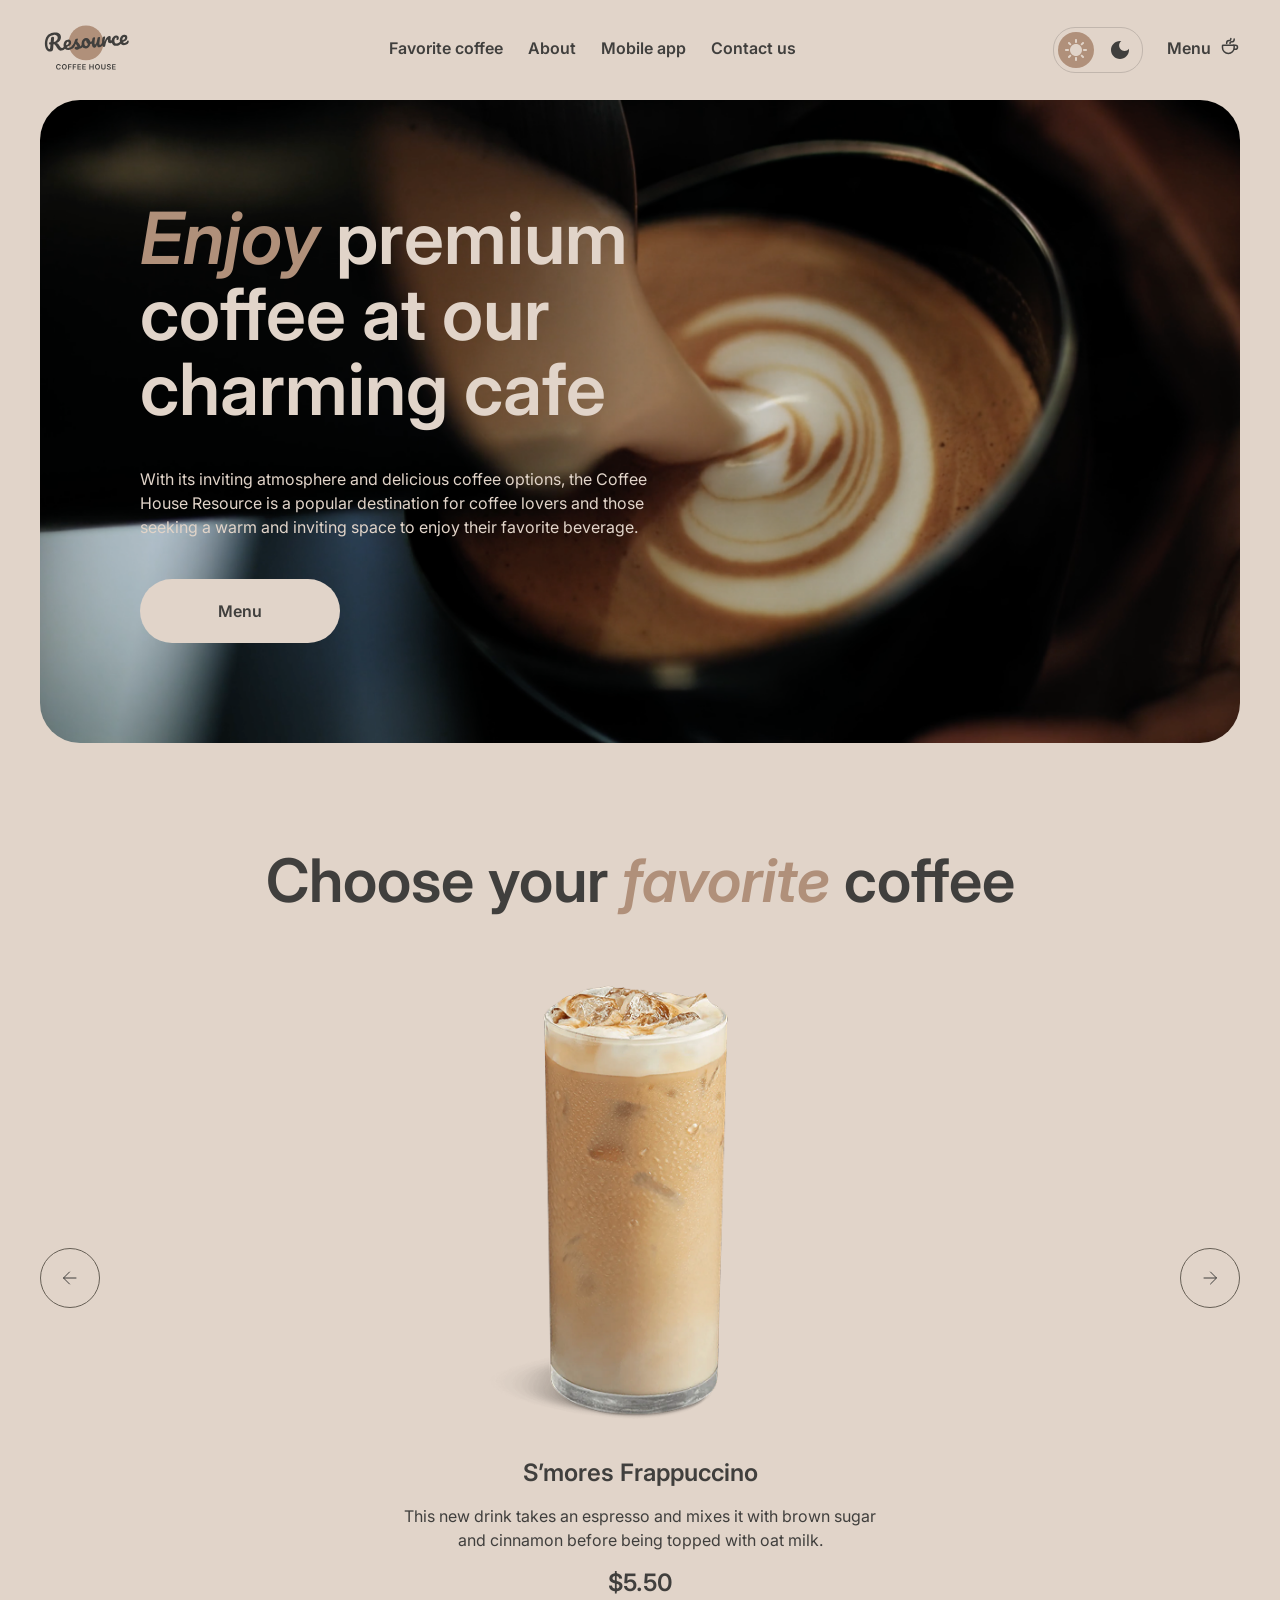
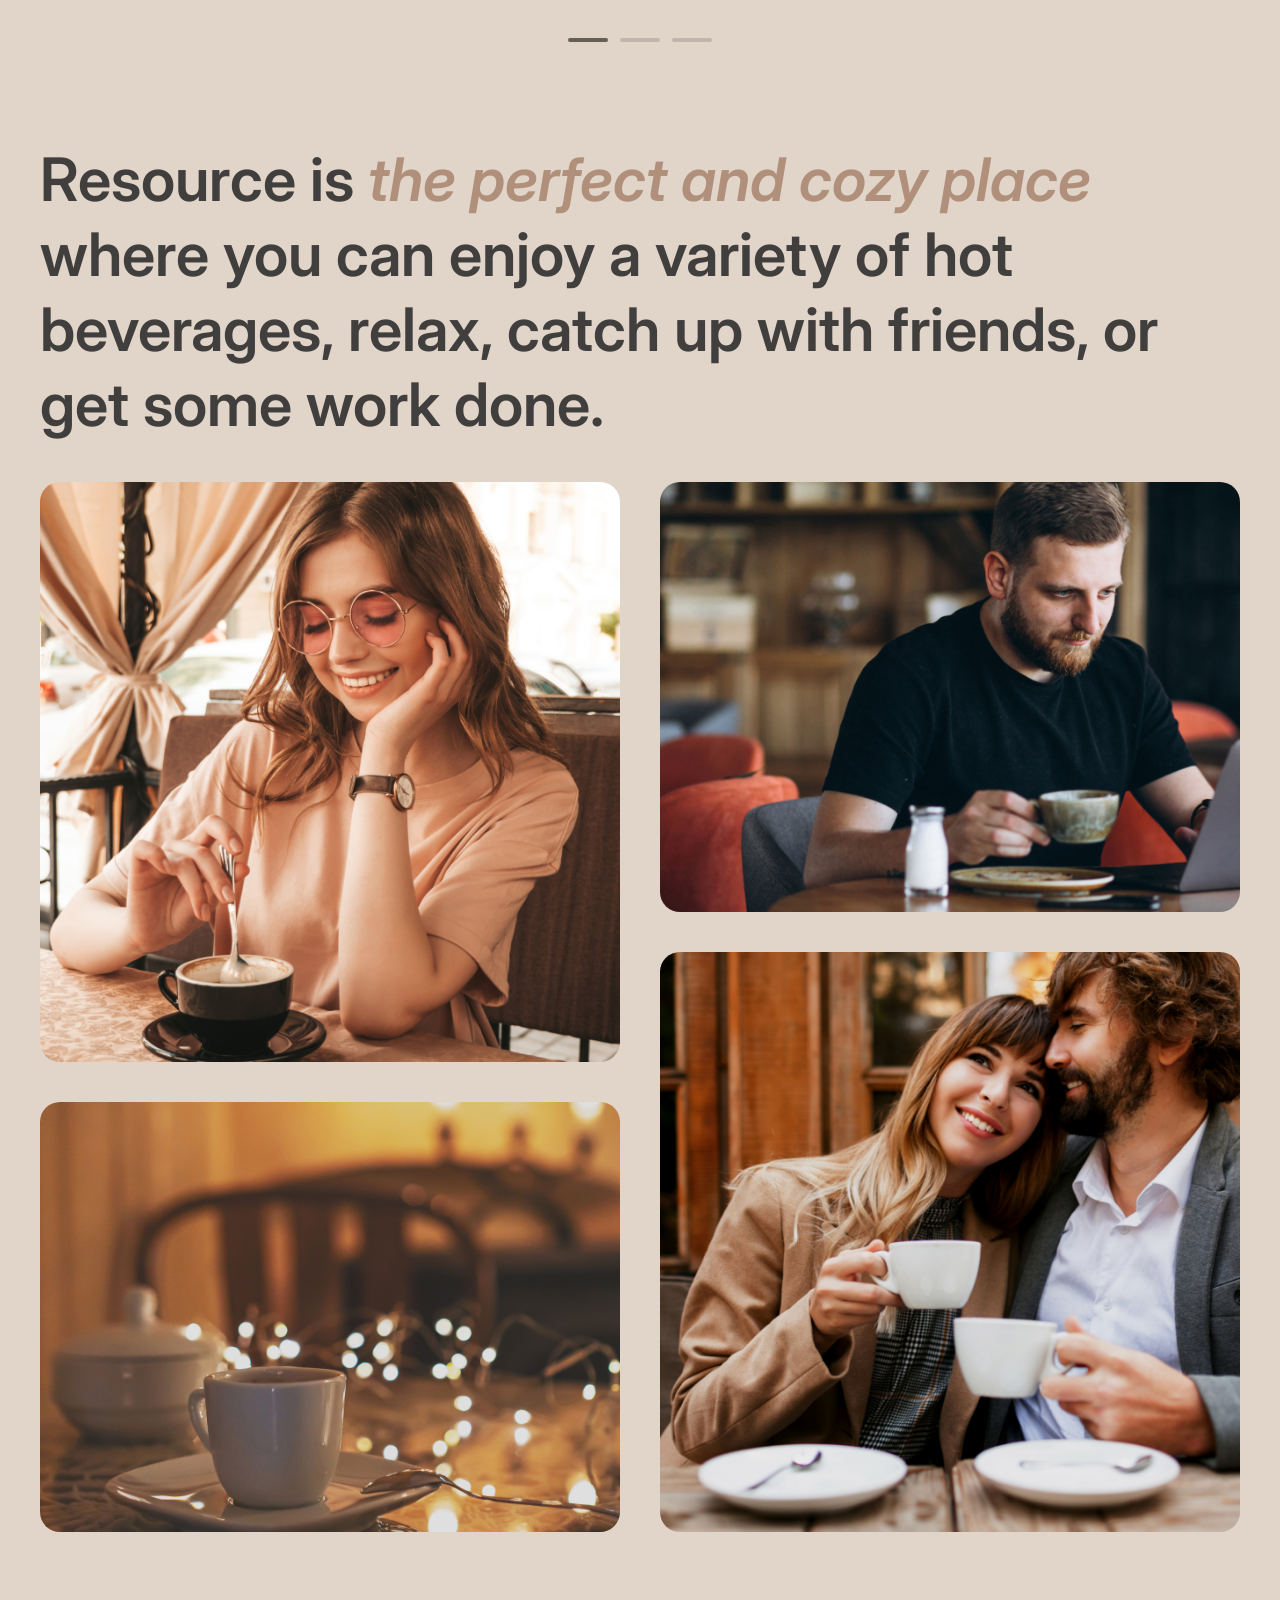
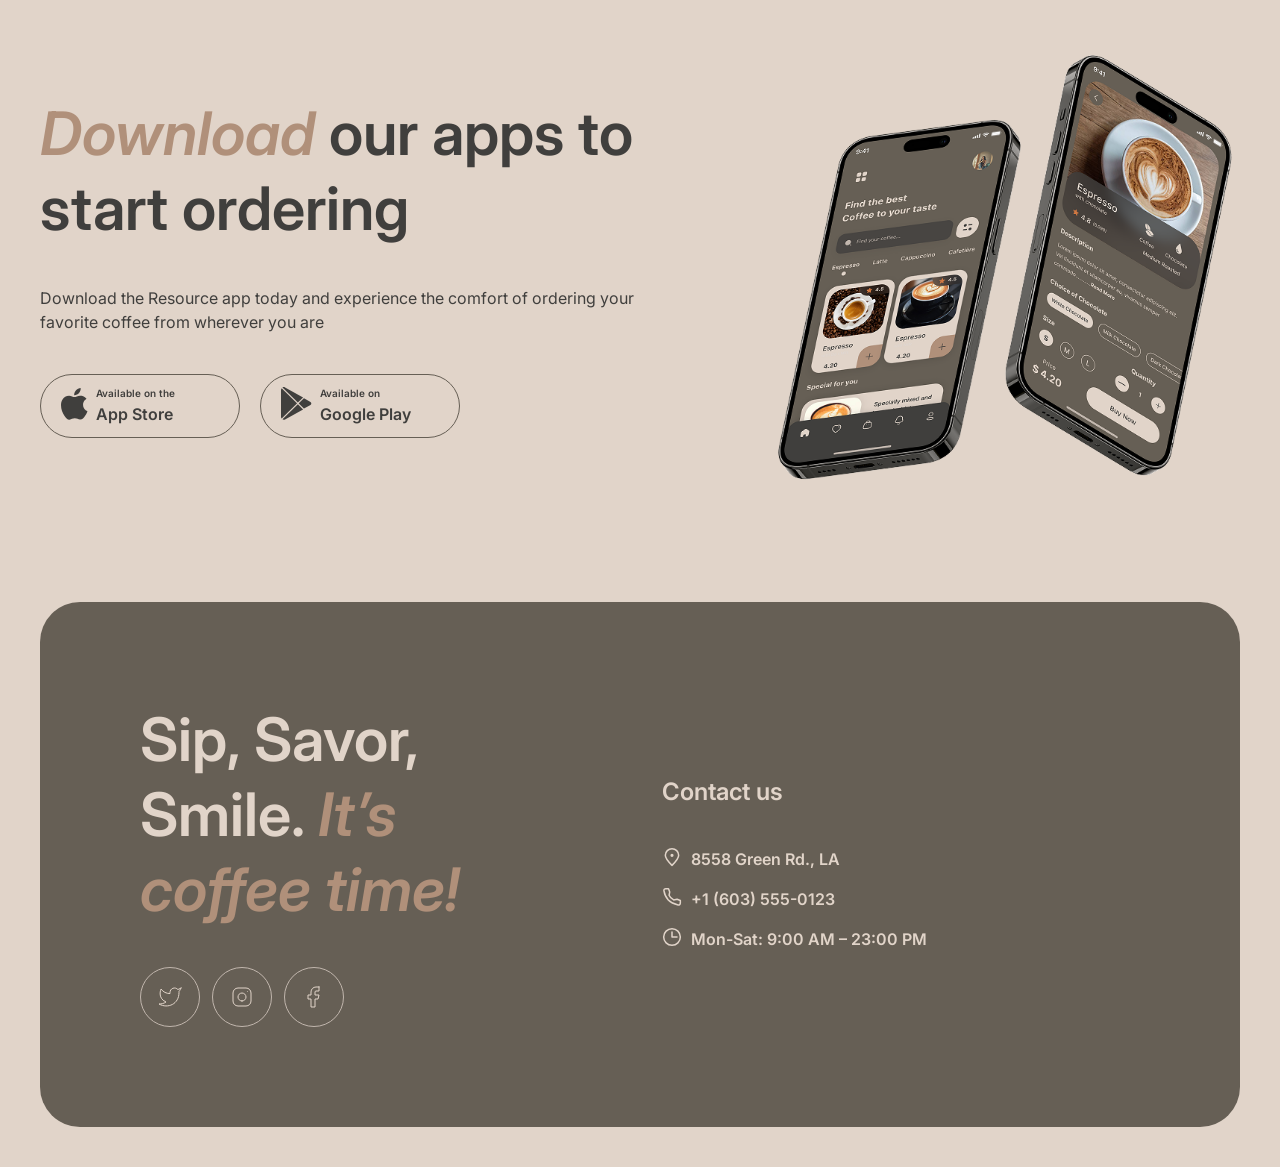
==== commit 76ca2b92: "feat: add burger menu" ====
--- a/pages/home/index.html
+++ b/pages/home/index.html
@@ -1,4 +1,4 @@
-<!doctype html>
+<!DOCTYPE html>
 <html lang="en">
   <head>
     <meta charset="UTF-8">
@@ -8,45 +8,49 @@
     <link rel="stylesheet" href="../reset.css">
     <link rel="stylesheet" href="./style.css">
   </head>
-  <body>
+  <body class="dark">
     <header class="header">
       <div class="wrapper">
         <div class="header-menu">
-          <div class="logo">
-            <a href="#"><img src="../../assets/icons/logo.svg" alt="logo"></a>
-          </div>
-          <nav>
-            <ul class="navigation">
+          <div class="logo dark">
+            <a href="#">
+              <img src="../../assets/icons/logo.svg" alt="logo" class="logo-light">
+              <img src="../../assets/icons/logo-dark.svg" alt="logo" class="logo-dark">
+            </a>
+          </div>
+          <nav class="nav">
+            <ul class="navigation hidden dark">
               <li><a href="#favorite-coffee">Favorite coffee</a></li>
               <li><a href="#about">About</a></li>
               <li><a href="#mobile-app">Mobile app</a></li>
               <li><a href="#footer">Contact us</a></li>
             </ul>
+            <div class="header-actions">
+              <div class="theme-switch dark">
+                <div class="sun">
+                  <svg width="22" height="22" viewBox="0 0 22 22" fill="none" xmlns="http://www.w3.org/2000/svg">
+                    <path d="M10 3V1C10 0.45 10.45 0 11 0C11.55 0 12 0.45 12 1V3C12 3.55 11.55 4 11 4C10.45 4 10 3.55 10 3ZM17.36 6.05L18.77 4.63C19.16 4.24 19.16 3.61 18.77 3.22C18.38 2.83 17.75 2.83 17.36 3.22L15.95 4.64C15.56 5.03 15.56 5.66 15.95 6.05C16.34 6.44 16.97 6.44 17.36 6.05ZM21 10H19C18.45 10 18 10.45 18 11C18 11.55 18.45 12 19 12H21C21.55 12 22 11.55 22 11C22 10.45 21.55 10 21 10ZM11 18C10.45 18 10 18.45 10 19V21C10 21.55 10.45 22 11 22C11.55 22 12 21.55 12 21V19C12 18.45 11.55 18 11 18ZM4.64 6.05L3.22 4.64C2.83 4.25 2.83 3.61 3.22 3.23C3.61 2.85 4.25 2.84 4.63 3.23L6.04 4.64C6.43 5.03 6.43 5.67 6.04 6.05C5.65 6.43 5.02 6.44 4.64 6.05ZM15.95 15.95C15.56 16.34 15.56 16.98 15.95 17.36L17.36 18.77C17.75 19.16 18.39 19.16 18.77 18.77C19.16 18.38 19.16 17.74 18.77 17.36L17.36 15.95C16.98 15.56 16.34 15.56 15.95 15.95ZM1 12H3C3.55 12 4 11.55 4 11C4 10.45 3.55 10 3 10H1C0.45 10 0 10.45 0 11C0 11.55 0.45 12 1 12ZM4.64 18.78L6.05 17.37C6.44 16.98 6.44 16.34 6.05 15.96C5.66 15.58 5.02 15.57 4.64 15.96L3.23 17.37C2.84 17.76 2.84 18.4 3.23 18.78C3.61 19.17 4.25 19.17 4.64 18.78ZM11 5C7.69 5 5 7.69 5 11C5 14.31 7.69 17 11 17C14.31 17 17 14.31 17 11C17 7.69 14.31 5 11 5Z" fill="#E1D4C9"/>
+                  </svg>
+                </div>
+                <div class="moon disabled">
+                  <svg width="18" height="18" viewBox="0 0 18 18" fill="none" xmlns="http://www.w3.org/2000/svg">
+                    <path d="M9 0C4.03 0 0 4.03 0 9C0 13.97 4.03 18 9 18C13.97 18 18 13.97 18 9C18 8.54 17.96 8.08 17.9 7.64C16.92 9.01 15.32 9.9 13.5 9.9C10.52 9.9 8.1 7.48 8.1 4.5C8.1 2.69 8.99 1.08 10.36 0.0999999C9.92 0.0399999 9.46 0 9 0Z" fill="#403F3D"/>
+                  </svg>
+                </div>
+              </div>
+              <div class="menu dark">
+                <a href="../menu/index.html">
+                  <span>Menu</span>
+                  <img src="../../assets/icons/coffee-cup.svg" alt="coffee cup" class="cup-light">
+                  <img src="../../assets/icons/coffee-cup-dark.svg" alt="coffee cup" class="cup-dark">
+                </a>
+              </div>
+              <div class="burger dark">
+                  <span class="line1"></span>
+                  <span class="line2"></span>
+              </div>
+            </div>
           </nav>
-          <div class="header-actions">
-            <div class="theme-switch">
-              <div class="light">
-                <svg width="22" height="22" viewBox="0 0 22 22" fill="none" xmlns="http://www.w3.org/2000/svg">
-                  <path d="M10 3V1C10 0.45 10.45 0 11 0C11.55 0 12 0.45 12 1V3C12 3.55 11.55 4 11 4C10.45 4 10 3.55 10 3ZM17.36 6.05L18.77 4.63C19.16 4.24 19.16 3.61 18.77 3.22C18.38 2.83 17.75 2.83 17.36 3.22L15.95 4.64C15.56 5.03 15.56 5.66 15.95 6.05C16.34 6.44 16.97 6.44 17.36 6.05ZM21 10H19C18.45 10 18 10.45 18 11C18 11.55 18.45 12 19 12H21C21.55 12 22 11.55 22 11C22 10.45 21.55 10 21 10ZM11 18C10.45 18 10 18.45 10 19V21C10 21.55 10.45 22 11 22C11.55 22 12 21.55 12 21V19C12 18.45 11.55 18 11 18ZM4.64 6.05L3.22 4.64C2.83 4.25 2.83 3.61 3.22 3.23C3.61 2.85 4.25 2.84 4.63 3.23L6.04 4.64C6.43 5.03 6.43 5.67 6.04 6.05C5.65 6.43 5.02 6.44 4.64 6.05ZM15.95 15.95C15.56 16.34 15.56 16.98 15.95 17.36L17.36 18.77C17.75 19.16 18.39 19.16 18.77 18.77C19.16 18.38 19.16 17.74 18.77 17.36L17.36 15.95C16.98 15.56 16.34 15.56 15.95 15.95ZM1 12H3C3.55 12 4 11.55 4 11C4 10.45 3.55 10 3 10H1C0.45 10 0 10.45 0 11C0 11.55 0.45 12 1 12ZM4.64 18.78L6.05 17.37C6.44 16.98 6.44 16.34 6.05 15.96C5.66 15.58 5.02 15.57 4.64 15.96L3.23 17.37C2.84 17.76 2.84 18.4 3.23 18.78C3.61 19.17 4.25 19.17 4.64 18.78ZM11 5C7.69 5 5 7.69 5 11C5 14.31 7.69 17 11 17C14.31 17 17 14.31 17 11C17 7.69 14.31 5 11 5Z" fill="#E1D4C9"/>
-                </svg>
-              </div>
-              <div class="dark">
-                <svg width="18" height="18" viewBox="0 0 18 18" fill="none" xmlns="http://www.w3.org/2000/svg">
-                  <path d="M9 0C4.03 0 0 4.03 0 9C0 13.97 4.03 18 9 18C13.97 18 18 13.97 18 9C18 8.54 17.96 8.08 17.9 7.64C16.92 9.01 15.32 9.9 13.5 9.9C10.52 9.9 8.1 7.48 8.1 4.5C8.1 2.69 8.99 1.08 10.36 0.0999999C9.92 0.0399999 9.46 0 9 0Z" fill="#403F3D"/>
-                </svg>
-              </div>
-            </div>
-            <div class="menu">
-              <a href="../menu/index.html">
-                <span>Menu</span>
-                <img src="../../assets/icons/coffee-cup.svg" alt="coffee cup" />
-              </a>
-            </div>
-            <div class="burger">
-              <span class="line1"></span>
-              <span class="line2"></span>
-            </div>
-          </div>
         </div>
       </div>
     </header>
@@ -56,16 +60,17 @@
           <div class="hero-offer">
             <h1><span class="accent">Enjoy</span> premium coffee at our charming cafe</h1>
             <p>With its inviting atmosphere and delicious coffee options, the Coffee House Resource is a popular destination for coffee lovers and those seeking a warm and inviting space to enjoy their favorite beverage.</p>
-            <a href="../menu/index.html" class="menu-button">
+            <a href="../menu/index.html" class="menu-button dark">
               <span>Menu</span>
-              <img src="../../assets/icons/coffee-cup.svg" alt="coffee cup" />
+                <img src="../../assets/icons/coffee-cup.svg" alt="coffee cup" class="cup-light">
+                <img src="../../assets/icons/coffee-cup-dark.svg" alt="coffee cup" class="cup-dark">
             </a>
           </div>
         </section>
         <section id="favorite-coffee" class="favorite-coffee">
-          <h2>Choose your <span class="accent">favorite</span> coffee</h2>
-          <div class="slider hover">
-            <div class="arrow left">
+          <h2 class="dark">Choose your <span class="accent">favorite</span> coffee</h2>
+          <div class="slider">
+            <div class="arrow dark left">
               <svg width="24" height="24" viewBox="0 0 24 24" fill="none" xmlns="http://www.w3.org/2000/svg">
                 <path d="M6 12H18.5M12.5 18L18.5 12L12.5 6" stroke="#403F3D" stroke-linecap="round" stroke-linejoin="round"/>
               </svg>
@@ -73,28 +78,28 @@
             <div class="slide">
               <div class="card">
                 <div class="card-image"></div>
-                <div class="card-description">
+                <div class="card-description dark">
                   <p class="coffee-name">S’mores Frappuccino</p>
                   <p class="coffee-description">This new drink takes an espresso and mixes it with brown sugar and cinnamon before being topped with oat milk.</p>
                   <p class="coffee-price">$5.50</p>
                 </div>
               </div>
             </div>
-            <div class="arrow right">
+            <div class="arrow dark right">
               <svg width="24" height="24" viewBox="0 0 24 24" fill="none" xmlns="http://www.w3.org/2000/svg">
                 <path d="M6 12H18.5M12.5 18L18.5 12L12.5 6" stroke="#403F3D" stroke-linecap="round" stroke-linejoin="round"/>
               </svg>
             </div>
           </div>
           <div class="controls">
-            <span class="control active"></span>
-            <span class="control"></span>
-            <span class="control"></span>
+            <span class="control dark active"></span>
+            <span class="control dark"></span>
+            <span class="control dark"></span>
           </div>
         </section>
         <section id="about" class="about">
-          <h2>Resource is <span class="accent">the perfect and cozy place</span> where you can enjoy a variety of hot beverages, relax, catch up with friends, or get some work done.</h2>
-          <div class="about-images hover">
+          <h2 class="dark">Resource is <span class="accent">the perfect and cozy place</span> where you can enjoy a variety of hot beverages, relax, catch up with friends, or get some work done.</h2>
+          <div class="about-images">
             <div class="column1">
               <div class="image image-big">
                 <img src="../../assets/img/about-1.png" alt="about-img">
@@ -115,22 +120,22 @@
         </section>
         <section id="mobile-app" class="mobile-app">
           <div class="mobile-app-offer">
-            <h2><span class="accent">Download</span> our apps to start ordering</h2>
-            <p class="mobile-app-text">Download the Resource app today and experience the comfort of ordering your favorite coffee from wherever you are</p>
-            <div class="buttons hover">
-              <div class="button app-store">
+            <h2 class="dark"><span class="accent">Download</span> our apps to start ordering</h2>
+            <p class="mobile-app-text dark">Download the Resource app today and experience the comfort of ordering your favorite coffee from wherever you are</p>
+            <div class="buttons">
+              <div class="button dark app-store">
                 <div class="button-icon">
                   <svg width="27" height="32" viewBox="0 0 27 32" fill="none" xmlns="http://www.w3.org/2000/svg">
                     <path d="M22.0578 16.8306C22.021 12.8323 25.4156 10.8871 25.5708 10.7966C23.6483 8.06361 20.6684 7.69021 19.6213 7.66043C17.1185 7.40364 14.6909 9.12057 13.4159 9.12057C12.1156 9.12057 10.1523 7.68524 8.03638 7.72742C5.31352 7.76836 2.76624 9.30541 1.36919 11.6922C-1.51399 16.5589 0.636305 23.7107 3.39861 27.6446C4.7804 29.5711 6.39503 31.7223 8.50843 31.6466C10.576 31.5635 11.3483 30.3614 13.8435 30.3614C16.3157 30.3614 17.0409 31.6466 19.1963 31.5982C21.4153 31.5635 22.8124 29.6629 24.1458 27.719C25.7426 25.5108 26.3839 23.3361 26.4093 23.2245C26.3572 23.2071 22.0998 21.6229 22.0578 16.8306Z" fill="#403F3D"/>
                     <path d="M17.9863 5.07263C19.0983 3.71671 19.8592 1.872 19.648 0C18.0384 0.0694711 16.0256 1.08549 14.8664 2.41164C13.8409 3.58025 12.9248 5.49566 13.1615 7.29695C14.9695 7.42845 16.8259 6.40747 17.9863 5.07263Z" fill="#403F3D"/>
                   </svg>
                 </div>
-                <div class="button-text">
+                <div class="button-text dark">
                   <p class="text-top">Available on the</p>
                   <p class="text-bottom">App Store</p>
                 </div>
               </div>
-              <div class="button google-play">
+              <div class="button dark google-play">
                 <div class="button-icon">
                   <svg width="31" height="33" viewBox="0 0 31 33" fill="none" xmlns="http://www.w3.org/2000/svg">
                     <path d="M0.572202 1.40304C0.209755 1.77297 0 2.34891 0 3.09478V29.6995C0 30.4453 0.209755 31.0213 0.572202 31.3912L0.661658 31.4724L15.9523 16.5701V16.2182L0.661658 1.31582L0.572202 1.40304Z" fill="#403F3D"/>
@@ -139,20 +144,22 @@
                     <path d="M22.0897 10.3875L4.06448 0.400985C3.00336 -0.17947 2.07025 -0.108795 1.49805 0.477675L16.8781 15.4688L22.0897 10.3875Z" fill="#403F3D"/>
                   </svg>
                 </div>
-                <div class="button-text">
+                <div class="button-text dark">
                   <p class="text-top">Available on</p>
                   <p class="text-bottom">Google Play</p>
                 </div>
               </div>
             </div>
           </div>
-          <div class="mobile-screens"></div>
+          <div class="mobile-screens">
+            <img src="../../assets/img/mobile-screens.png" alt="mobile-screens">
+          </div>
         </section>
       </div>
     </main>
-    <footer id="footer" class="footer hover">
+    <footer id="footer" class="footer">
       <div class="wrapper">
-        <div class="footer-container">
+        <div class="footer-container dark">
           <div class="footer-offer">
             <h2>Sip, Savor, Smile. <span class="accent">It’s coffee time!</span></h2>
             <div class="socials">
@@ -179,15 +186,15 @@
             <h3>Contact us</h3>
             <div class="contacts">
               <a href="https://www.google.com/maps/@30.1657391,-90.8861452,17z" target="_blank" class="adress">
-                <img src="../../assets/icons/pin-alt.svg" alt="pin" />
+                <img src="../../assets/icons/pin-alt.svg" alt="pin">
                 <span>8558 Green Rd., LA</span>
               </a>
               <a href="tel:+16035550123" class="phone">
-                <img src="../../assets/icons/phone.svg" alt="phone" />
+                <img src="../../assets/icons/phone.svg" alt="phone">
                 <span>+1 (603) 555-0123</span>
               </a>
               <p class="schedule">
-                <img src="../../assets/icons/clock.svg" alt="clock" />
+                <img src="../../assets/icons/clock.svg" alt="clock">
                 <span>Mon-Sat: 9:00 AM – 23:00 PM</span>
               </p>
             </div>
@@ -195,5 +202,6 @@
         </div>
       </div>
     </footer>
+    <script type="module" src="./script.js"></script>
   </body>
 </html>
--- a/pages/home/style.css
+++ b/pages/home/style.css
@@ -5,8 +5,16 @@
   scroll-behavior: smooth;
 }
 
+*, *::before, *::after {
+  box-sizing: inherit;
+}
+
 body {
-  background: #e1d4c9;
+  background: #E1D4C9;
+}
+
+body.dark {
+  background: #292826;
 }
 
 .wrapper {
@@ -14,27 +22,48 @@
   max-width: 1440px;
 }
 
+.logo {
+  width: 100px;
+  height: 60px;
+}
+
+.logo-dark {
+  display: none;
+}
+
+.logo.dark .logo-dark {
+  display: block;
+}
+
+.logo.dark .logo-light {
+  display: none;
+}
+
 .header {
   height: 60px;
   margin-bottom: 20px;
 }
 
-.logo {
-  width: 100px;
-}
-
 .header-menu {
   margin: 20px 40px;
   display: flex;
+  align-items: center;
   justify-content: space-between;
-  align-items: center;
+}
+
+.nav {
+  display: flex;
+  align-items: center;
+  justify-content: flex-end;
+  width: 100%;
 }
 
 .navigation {
   display: flex;
-  gap: 40px;
+  gap: 25px;
   list-style: none;
   padding: 0;
+  margin: 0 auto;
 }
 
 .navigation a {
@@ -43,21 +72,25 @@
   font-style: normal;
   font-weight: 600;
   line-height: 150%;
-  color: #403f3d;
+  color: #403F3D;
   text-decoration: none;
 }
 
 .navigation a:after {
   display: block;
   content: "";
-  border-bottom: solid 2px #403f3d;
+  border-bottom: solid 2px #403F3D;
   transform: scaleX(0);
   transition: transform 0.5s;
-  padding-top: 4px;
-}
-
-.navigation a:hover:after {
-  transform: scaleX(1);
+  padding-top: 2px;
+}
+
+.navigation.dark a {
+  color: #E1D4C9
+}
+
+.navigation.dark a:after {
+  border-bottom: solid 2px #E1D4C9
 }
 
 .header-actions {
@@ -70,42 +103,48 @@
   display: flex;
   gap: 8px;
   align-items: center;
-  border: solid 1px #c1b6ad;
+  border: solid 1px #C1B6AD;
   border-radius: 22px;
   padding: 4px;
 }
 
-.theme-switch:hover .dark {
-  background: #665f55;
-  transition: 0.5s;
-}
-
-.theme-switch:hover .dark svg path {
-  fill: #e1d4c9;
-  transition: 0.5s;
-}
-
-.light {
-  background: #b0907a;
-}
-
-.light,
-.dark {
+.theme-switch.dark {
+  border: solid 1px #665F55;
+}
+
+.moon.disabled {
+  pointer-events: none;
+  background: #B0907A;
+}
+
+.moon.disabled svg path {
+  fill: #E1D4C9;
+}
+
+.sun.disabled {
+  pointer-events: none;
+  background: #B0907A;
+}
+
+.sun, .moon {
   display: flex;
   align-items: center;
   justify-content: center;
   height: 36px;
   width: 36px;
   border-radius: 100%;
+  transition: 0.5s;
 }
 
 .menu a {
+  display: block;
+  width: 73px;
   font-family: "Inter", sans-serif;
   font-size: 16px;
   font-style: normal;
   font-weight: 600;
   line-height: 150%;
-  color: #403f3d;
+  color: #403F3D;
   text-decoration: none;
 }
 
@@ -116,14 +155,30 @@
 .menu a:after {
   display: block;
   content: "";
-  border-bottom: solid 2px #403f3d;
+  border-bottom: solid 2px #403F3D;
   transform: scaleX(0);
   transition: transform 0.5s;
-  padding-top: 4px;
-}
-
-.menu a:hover:after {
-  transform: scaleX(1);
+  padding-top: 2px;
+}
+
+.menu.dark a {
+  color: #E1D4C9;
+}
+
+.menu.dark a:after {
+  border-bottom: solid 2px #E1D4C9;
+}
+
+.cup-dark {
+  display: none;
+}
+
+.menu.dark .cup-dark, .menu-button.dark .cup-dark {
+  display: inline-block;
+}
+
+.menu.dark .cup-light, .menu-button.dark .cup-light {
+  display: none;
 }
 
 .menu-button {
@@ -134,8 +189,8 @@
   align-items: center;
   gap: 8px;
   border-radius: 100px;
-  background: #e1d4c9;
-  color: #403f3d;
+  background: #E1D4C9;
+  color: #403F3D;
   text-align: center;
   font-family: "Inter", sans-serif;
   font-size: 16px;
@@ -143,6 +198,7 @@
   font-weight: 600;
   line-height: 150%;
   text-decoration: none;
+  z-index: 1;
 }
 
 .menu-button img {
@@ -155,12 +211,9 @@
   transition: .5s;
 }
 
-.menu-button:hover img {
-  opacity: 1;
-}
-
-.menu-button:hover span {
-  transform: translateX(0);
+.menu-button.dark {
+  background: #292826;
+  color: #E1D4C9;
 }
 
 .burger {
@@ -177,7 +230,7 @@
 
 .hero-offer {
   display: flex;
-  width: 530px;
+  max-width: 530px;
   flex-direction: column;
   justify-content: center;
   align-items: flex-start;
@@ -190,23 +243,25 @@
   font-style: normal;
   font-weight: 600;
   line-height: 105%;
-  color: #e1d4c9;
+  color: #E1D4C9;
   margin: 0;
+  z-index: 1;
 }
 
 .accent {
-  color: #b0907a;
+  color: #B0907A;
   font-style: italic;
 }
 
 .hero-offer p {
-  color: #e1d4c9;
+  color: #E1D4C9;
   font-family: "Inter", sans-serif;
   font-size: 16px;
   font-style: normal;
   font-weight: 400;
   line-height: 150%;
   margin: 0;
+  z-index: 1;
 }
 
 .favorite-coffee {
@@ -217,14 +272,23 @@
   margin: 0 40px 100px;
 }
 
+.favorite-coffee h2 {
+  text-align: center;
+}
+
 h2 {
   font-family: "Inter", sans-serif;
   font-size: 60px;
   font-style: normal;
   font-weight: 600;
   line-height: 125%;
-  color: #403f3d;
+  color: #403F3D;
   margin: 0;
+  text-align: start;
+}
+
+h2.dark {
+  color: #E1D4C9;
 }
 
 .slider {
@@ -243,7 +307,7 @@
 
 .card {
   display: flex;
-  width: 480px;
+  max-width: 480px;
   flex-direction: column;
   align-items: center;
   gap: 20px;
@@ -259,10 +323,14 @@
   display: flex;
   flex-direction: column;
   gap: 16px;
-  color: #403f3d;
+  color: #403F3D;
   text-align: center;
   font-family: "Inter", sans-serif;
   font-style: normal;
+}
+
+.card-description.dark {
+  color: #E1D4C9;
 }
 
 .coffee-name {
@@ -294,12 +362,20 @@
   width: 40px;
   height: 4px;
   border-radius: 100px;
-  background: #c1b6ad;
+  background: #C1B6AD;
   content: "";
 }
 
 .active {
-  background: #665f55;
+  background: #665F55;
+}
+
+.control.dark {
+  background: #665F55;
+}
+
+.control.dark.active {
+  background: #C1B6AD;
 }
 
 .arrow {
@@ -310,7 +386,7 @@
   align-items: center;
   flex-shrink: 0;
   border-radius: 100px;
-  border: 1px solid #665f55;
+  border: 1px solid #665F55;
   transition: 0.5s;
 }
 
@@ -318,12 +394,12 @@
   transform: scaleX(-1);
 }
 
-.arrow:hover {
-  background: #665f55;
-}
-
-.arrow:hover svg path {
-  stroke: #e1d4c9;
+.arrow.dark {
+  border: 1px solid #C1B6AD;
+}
+
+.arrow.dark svg path {
+  stroke: #E1D4C9;
 }
 
 .about {
@@ -359,10 +435,6 @@
   transition: .5s;
 }
 
-.image:hover img {
-  transform: scale(1);
-}
-
 .image-big {
   max-height: 590px;
 }
@@ -383,13 +455,15 @@
   flex-direction: column;
   align-items: flex-start;
   gap: 40px;
-  width: 630px;
+  max-width: 630px;
 }
 
 .mobile-screens {
-  width: 630px;
-  height: 630px;
-  background: no-repeat center/100% url(../../assets/img/mobile-screens.png);
+  max-height: 630px;
+}
+
+.mobile-screens img {
+  max-width: 100%;
 }
 
 .buttons {
@@ -405,8 +479,13 @@
   align-items: center;
   gap: 8px;
   border-radius: 100px;
-  border: 1px solid #665f55;
+  border: 1px solid #665F55;
   transition: 0.5s;
+  max-height: 64px;
+}
+
+.button.dark {
+  border: 1px solid #C1B6AD;
 }
 
 .button-text {
@@ -414,10 +493,14 @@
   flex-direction: column;
   align-items: flex-start;
   gap: 2px;
+  color: #403F3D;
+}
+
+.button-text.dark {
+  color: #E1D4C9;
 }
 
 .text-top {
-  color: #403f3d;
   text-align: center;
   font-family: "Inter", sans-serif;
   font-size: 10px;
@@ -428,7 +511,6 @@
 }
 
 .text-bottom {
-  color: #403f3d;
   font-family: "Inter", sans-serif;
   font-size: 16px;
   font-style: normal;
@@ -438,7 +520,7 @@
 }
 
 .mobile-app-text {
-  color: #403f3d;
+  color: #403F3D;
   font-family: "Inter", sans-serif;
   font-size: 16px;
   font-style: normal;
@@ -447,17 +529,13 @@
   margin: 0;
 }
 
-.button:hover {
-  background: #665f55;
-}
-
-.button:hover p {
-  color: #e1d4c9;
-}
-
-.button:hover svg path {
-  fill: #e1d4c9;
-}
+.mobile-app-text.dark {
+  color: #E1D4C9;
+}
+
+.button.dark svg path {
+  fill: #E1D4C9;
+} 
 
 .footer-container {
   display: flex;
@@ -468,21 +546,24 @@
   align-items: center;
   gap: 100px;
   border-radius: 40px;
-  background: #665f55;
-}
-
-.footer-offer,
-.contacts-info {
+  background: #665F55;
+}
+
+.footer-container.dark {
+  background: #403F3D;
+}
+
+.footer-offer, .contacts-info {
   display: flex;
   flex-direction: column;
   justify-content: center;
   align-items: flex-start;
   gap: 40px;
-  width: 530px;
+  max-width: 530px;
 }
 
 .footer-offer h2 {
-  color: #e1d4c9;
+  color: #E1D4C9;
 }
 
 .socials {
@@ -498,16 +579,8 @@
   justify-content: center;
   align-items: center;
   border-radius: 100px;
-  border: 1px solid #c1b6ad;
+  border: 1px solid #C1B6AD;
   transition: 0.5s;
-}
-
-.socials-button:hover {
-  background: #e1d4c9;
-}
-
-.socials-button:hover svg path {
-  stroke: #403f3d;
 }
 
 .contacts-info {
@@ -516,10 +589,11 @@
   justify-content: center;
   align-items: flex-start;
   gap: 40px;
+  width: 100%;
 }
 
 .contacts-info h3 {
-  color: #e1d4c9;
+  color: #E1D4C9;
   font-family: "Inter", sans-serif;
   font-size: 24px;
   font-style: normal;
@@ -544,11 +618,9 @@
   margin-right: 5px;
 }
 
-.adress,
-.phone,
-.schedule {
+.adress, .phone, .schedule {
   text-decoration: none;
-  color: #e1d4c9;
+  color: #E1D4C9;
   font-family: "Inter", sans-serif;
   font-size: 16px;
   font-style: normal;
@@ -557,32 +629,97 @@
   margin: 0;
 }
 
-.phone:after,
-.adress:after {
+.phone:after, .adress:after {
   display: block;
   content: "";
-  border-bottom: solid 2px #e1d4c9;
+  border-bottom: solid 2px #E1D4C9;
   transform: scaleX(0);
   transition: transform 0.5s;
-  padding-top: 4px;
-}
-
-.phone:hover:after,
-.adress:hover:after {
-  transform: scaleX(1);
-}
-
-@media (max-width: 1000px) {
+  padding-top: 2px;
+}
+
+@media (max-width: 768px) {
   .navigation {
+    position: absolute;
+    top: 99px;
+    flex-direction: column;
+    justify-content: flex-start;
+    align-items: center;
+    width: 100%;
+    height: 100%;
+    padding: 60px 40px;
+    z-index: 2;
+    background: #E1D4C9;
+    gap: 60px;
+  }
+
+  .navigation.dark {
+    background: #292826;
+  }
+
+  .navigation.dark a {
+    color: #E1D4C9
+  }
+
+  .navigation.open {
+    right: 0%;
+    display: flex;
+    animation: slidein 0.5s;
+  }
+
+  .navigation.hidden {
     display: none;
+    right: -100%;
+    animation: slideout 0.5s;
+  }
+
+  .navigation a {
+    font-size: 32px;
+    line-height: 125%;
+  }
+
+  .navigation a:after {
+    display: none;
   }
 
   .menu {
+    position: absolute;
+    top: 560px;
+    z-index: 2;
+  }
+
+  .menu a {
+    display: flex;
+    gap: 12px;  
+    font-size: 32px;
+    line-height: 125%;
+    width: 100%;
+    padding: 40px calc(50vw - 67px);
+  }
+
+  .menu a:after {
     display: none;
   }
 
+  .menu img {
+    width: 40px;
+    height: 40px;
+  }
+
+  .menu.open {
+    right: -0%;
+    display: flex;
+    animation: slidein 0.5s;
+  }
+
+  .menu.hidden {
+    display: none;
+    right: -100%;
+    animation: slideout 0.5s;
+  }
+
   .burger {
-    border: 1px solid #665f55;
+    border: 1px solid #665F55;
     width: 44px;
     height: 44px;
     display: flex;
@@ -595,17 +732,26 @@
   
   .burger span {
     width: 18px;
-    border: 1.5px solid #403f3d;
+    border: 1px solid #403F3D;
     border-radius: 2px;
     height: 0;
+    transition: 0.5s;
   }
   
+  .burger.dark {
+    border: 1px solid #C1B6AD;
+  }
+
+  .burger.dark span {
+    border: 1px solid #E1D4C9;
+  }
+
   .open .line1 {
-    transform: rotate(45deg) translateY(3px) translateX(3px);
+    transform: rotate(45deg) translateY(2.5px) translateX(3px);
   }
   
   .open .line2 {
-    transform: rotate(-45deg) translateY(-3px) translateX(3px);
+    transform: rotate(-45deg) translateY(-2.5px) translateX(3px);
   }
 
   .hero {
@@ -673,13 +819,9 @@
   .footer-offer h2 {
     text-align: start;
   }
-
-  .hover {
-    pointer-events: none;
-  }
-}
-
-@media (max-width: 700px) {
+}
+
+@media (max-width: 640px) {
   .header-menu {
     margin: 20px 16px;
   }
@@ -763,4 +905,129 @@
   .contacts-info {
     width: 100%;
   }
+}
+
+@media (hover: hover) {
+  .navigation a:hover:after {
+    transform: scaleX(1);
+  }
+
+  .moon:hover {
+    background: #665F55;
+    transition: 0.5s;
+  }
+
+  .moon:hover svg path {
+    fill: #E1D4C9;
+    transition: 0.5s;
+  }
+
+  .sun:hover {
+    background: #665F55;
+    transition: 0.5s;
+  }
+
+  .menu a:hover:after {
+    transform: scaleX(1);
+  }
+
+  .menu-button:hover img {
+    opacity: 1;
+  }
+
+  .menu-button:hover span {
+    transform: translateX(0);
+  }
+
+  .arrow:hover {
+    background: #665F55;
+  }
+
+  .arrow:hover svg path {
+    stroke: #E1D4C9;
+  }
+
+  .arrow.dark:hover {
+    background: #C1B6AD;
+  }
+
+  .arrow.dark:hover svg path {
+    stroke: #292826;
+  }
+
+  .image:hover img {
+    transform: scale(1);
+  }
+
+  .button:hover {
+    background: #665F55;
+  }
+
+  .button:hover p {
+    color: #E1D4C9;
+  }
+
+  .button:hover svg path {
+    fill: #E1D4C9;
+  }
+
+  .button.dark:hover {
+    background: #C1B6AD;
+  }
+
+  .button.dark:hover p {
+    color: #292826;
+  }
+
+  .button.dark:hover svg path {
+    fill: #292826;
+  }
+
+  .socials-button:hover {
+    background: #E1D4C9;
+  }
+
+  .socials-button:hover svg path {
+    stroke: #403F3D;
+  }
+
+  .phone:hover:after, .adress:hover:after {
+    transform: scaleX(1);
+  }
+}
+
+@keyframes slidein {
+  0% {
+    display: none;
+    opacity: 0;
+    right: -100%;
+  }
+  1% {
+    display: flex;
+    opacity: 1;
+    right: -100%;
+  }
+  100% {
+    display: flex;
+    opacity: 1;
+    right: 0%;
+  }
+}
+
+@keyframes slideout {
+  0% {
+    display: flex;
+    opacity: 1;
+    right: 0%;
+  }
+  99% {
+    display: flex;
+    opacity: 1;
+    right: -100%;
+  }
+  100% {
+    display: none;
+    opacity: 0;
+    right: -100%;
+  }
 }
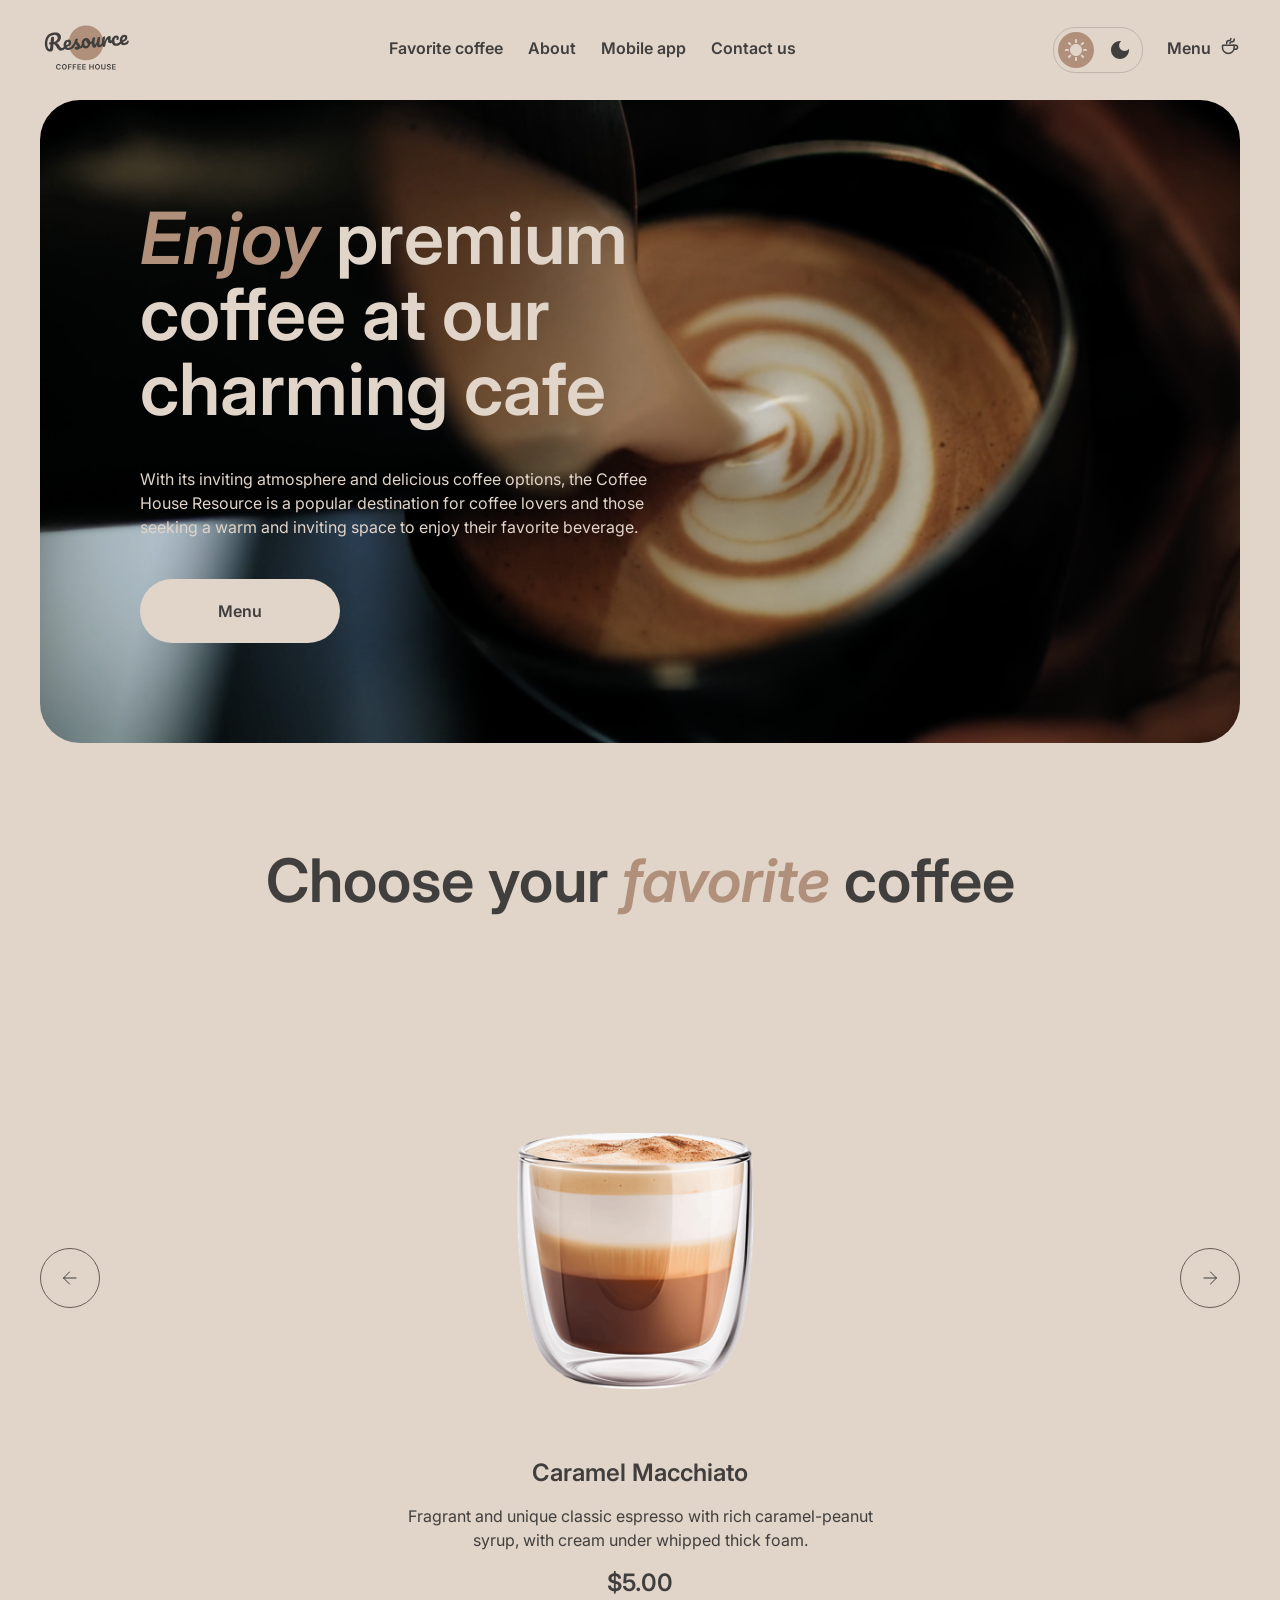
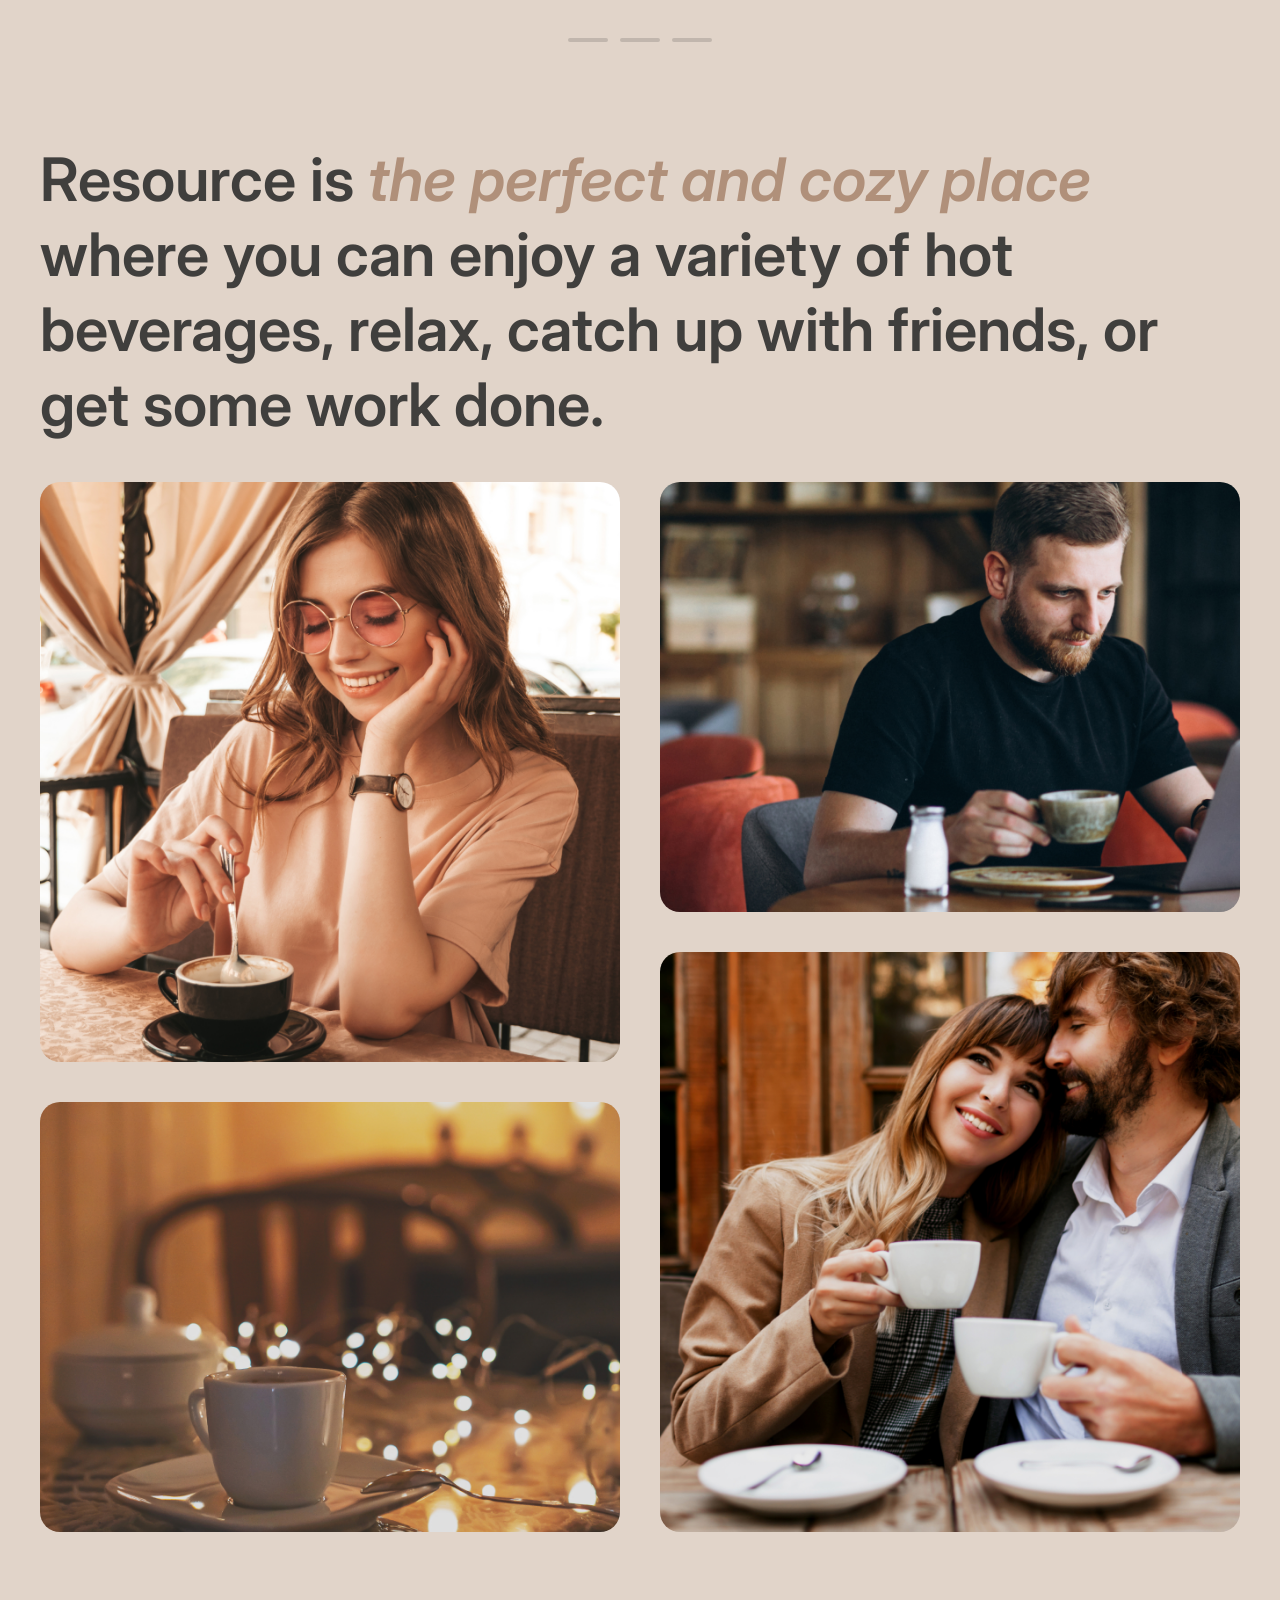
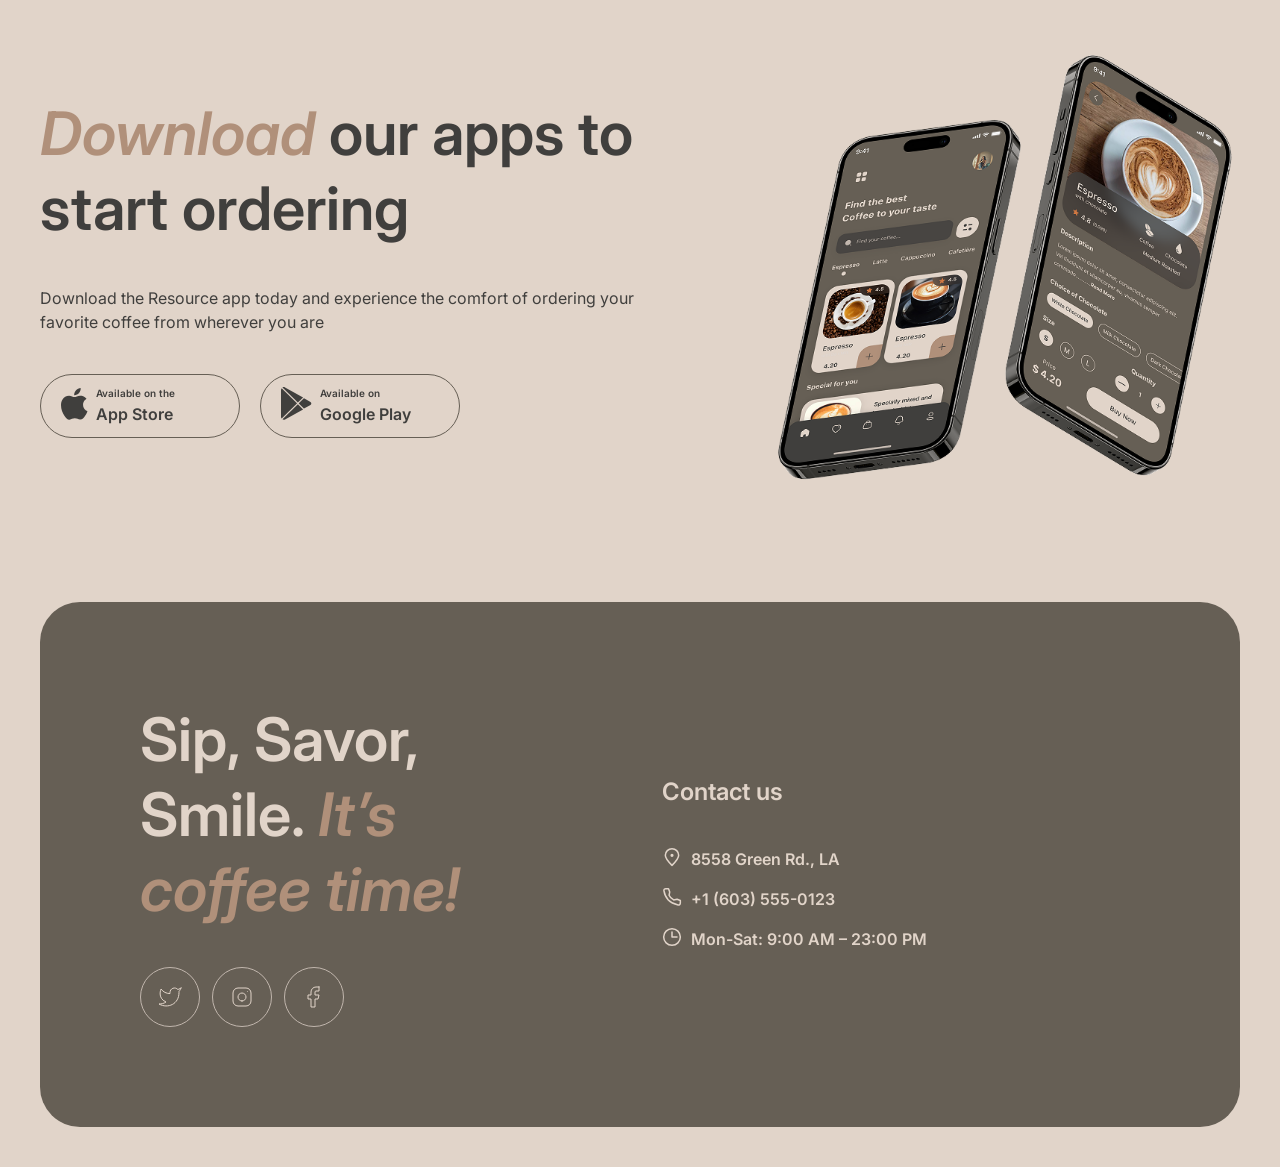
==== commit 4b3e232d: "feat: add slider" ====
--- a/pages/home/index.html
+++ b/pages/home/index.html
@@ -76,12 +76,52 @@
               </svg>
             </div>
             <div class="slide">
-              <div class="card">
-                <div class="card-image"></div>
+              <div class="card card_1">
+                <div class="card-image">
+                  <img src="../../assets/img/coffee-slider-1.png" alt="coffee">
+                </div>
                 <div class="card-description dark">
-                  <p class="coffee-name">S’mores Frappuccino</p>
-                  <p class="coffee-description">This new drink takes an espresso and mixes it with brown sugar and cinnamon before being topped with oat milk.</p>
-                  <p class="coffee-price">$5.50</p>
+                  <p class="coffee-name">
+                    S’mores Frappuccino
+                  </p>
+                  <p class="coffee-description">
+                    This new drink takes an espresso and mixes it with brown sugar and cinnamon before being topped with oat milk.
+                  </p>
+                  <p class="coffee-price">
+                    $5.50
+                  </p>
+                </div>
+              </div>
+              <div class="card card_2">
+                <div class="card-image">
+                  <img src="../../assets/img/coffee-slider-2.png" alt="coffee">
+                </div>
+                <div class="card-description dark">
+                  <p class="coffee-name">
+                    Caramel Macchiato
+                  </p>
+                  <p class="coffee-description">
+                    Fragrant and unique classic espresso with rich caramel-peanut syrup, with cream under whipped thick foam.
+                  </p>
+                  <p class="coffee-price">
+                    $5.00
+                  </p>
+                </div>
+              </div>
+              <div class="card card_3">
+                <div class="card-image">
+                  <img src="../../assets/img/coffee-slider-3.png" alt="coffee">
+                </div>
+                <div class="card-description dark">
+                  <p class="coffee-name">
+                    Ice coffee
+                  </p>
+                  <p class="coffee-description">
+                    A popular summer drink that tones and invigorates. Prepared from coffee, milk and ice.
+                  </p>
+                  <p class="coffee-price">
+                    $4.50
+                  </p>
                 </div>
               </div>
             </div>
@@ -92,7 +132,7 @@
             </div>
           </div>
           <div class="controls">
-            <span class="control dark active"></span>
+            <span class="control dark"></span>
             <span class="control dark"></span>
             <span class="control dark"></span>
           </div>
--- a/pages/home/style.css
+++ b/pages/home/style.css
@@ -301,22 +301,28 @@
 
 .slide {
   display: flex;
+  margin: 0 auto;
+  max-width: 480px;
+  max-height: 640px;
+  overflow: hidden;
+}
+
+.card {
+  max-width: 480px;
+  display: flex;
   flex-direction: column;
   align-items: center;
-}
-
-.card {
-  display: flex;
-  max-width: 480px;
-  flex-direction: column;
-  align-items: center;
   gap: 20px;
+  transition: 0.5s;
 }
 
 .card-image {
   width: 480px;
   height: 480px;
-  background: no-repeat center/100% url(../../assets/img/coffee-slider-1.png);
+}
+
+.card-image img {
+  max-width: 100%;
 }
 
 .card-description {
@@ -329,6 +335,7 @@
   font-style: normal;
 }
 
+
 .card-description.dark {
   color: #E1D4C9;
 }
@@ -358,24 +365,33 @@
 }
 
 .control {
-  display: inline-block;
+  display: block;
+  overflow: hidden;
   width: 40px;
   height: 4px;
   border-radius: 100px;
   background: #C1B6AD;
-  content: "";
-}
-
-.active {
+}
+
+.progress {
+  display: block;
+  width: 0;
+  height: 100%;
   background: #665F55;
-}
-
-.control.dark {
-  background: #665F55;
-}
-
-.control.dark.active {
+  animation: timer 5s;
+}
+
+.progrss.dark {
   background: #C1B6AD;
+}
+
+@keyframes timer {
+  0% {
+    width: 0;
+  }
+  100% {
+    width: 100%;
+  }
 }
 
 .arrow {
@@ -770,6 +786,14 @@
     text-align: center;
   }
 
+  .slide {
+    max-width: calc(100vw - 200px);
+  }  
+
+  .card {
+    min-width: calc(100vw - 200px);
+  }
+
   .about h2 {
     text-align: start;
   }
@@ -861,9 +885,13 @@
     display: none;
   }
 
+  .slide {
+    max-width: calc(100vw - 32px);
+  }  
+
   .card {
-    width: 100%;
-  }
+    min-width: calc(100vw - 32px);
+  }  
 
   .about {
     margin: 0 16px 100px;
